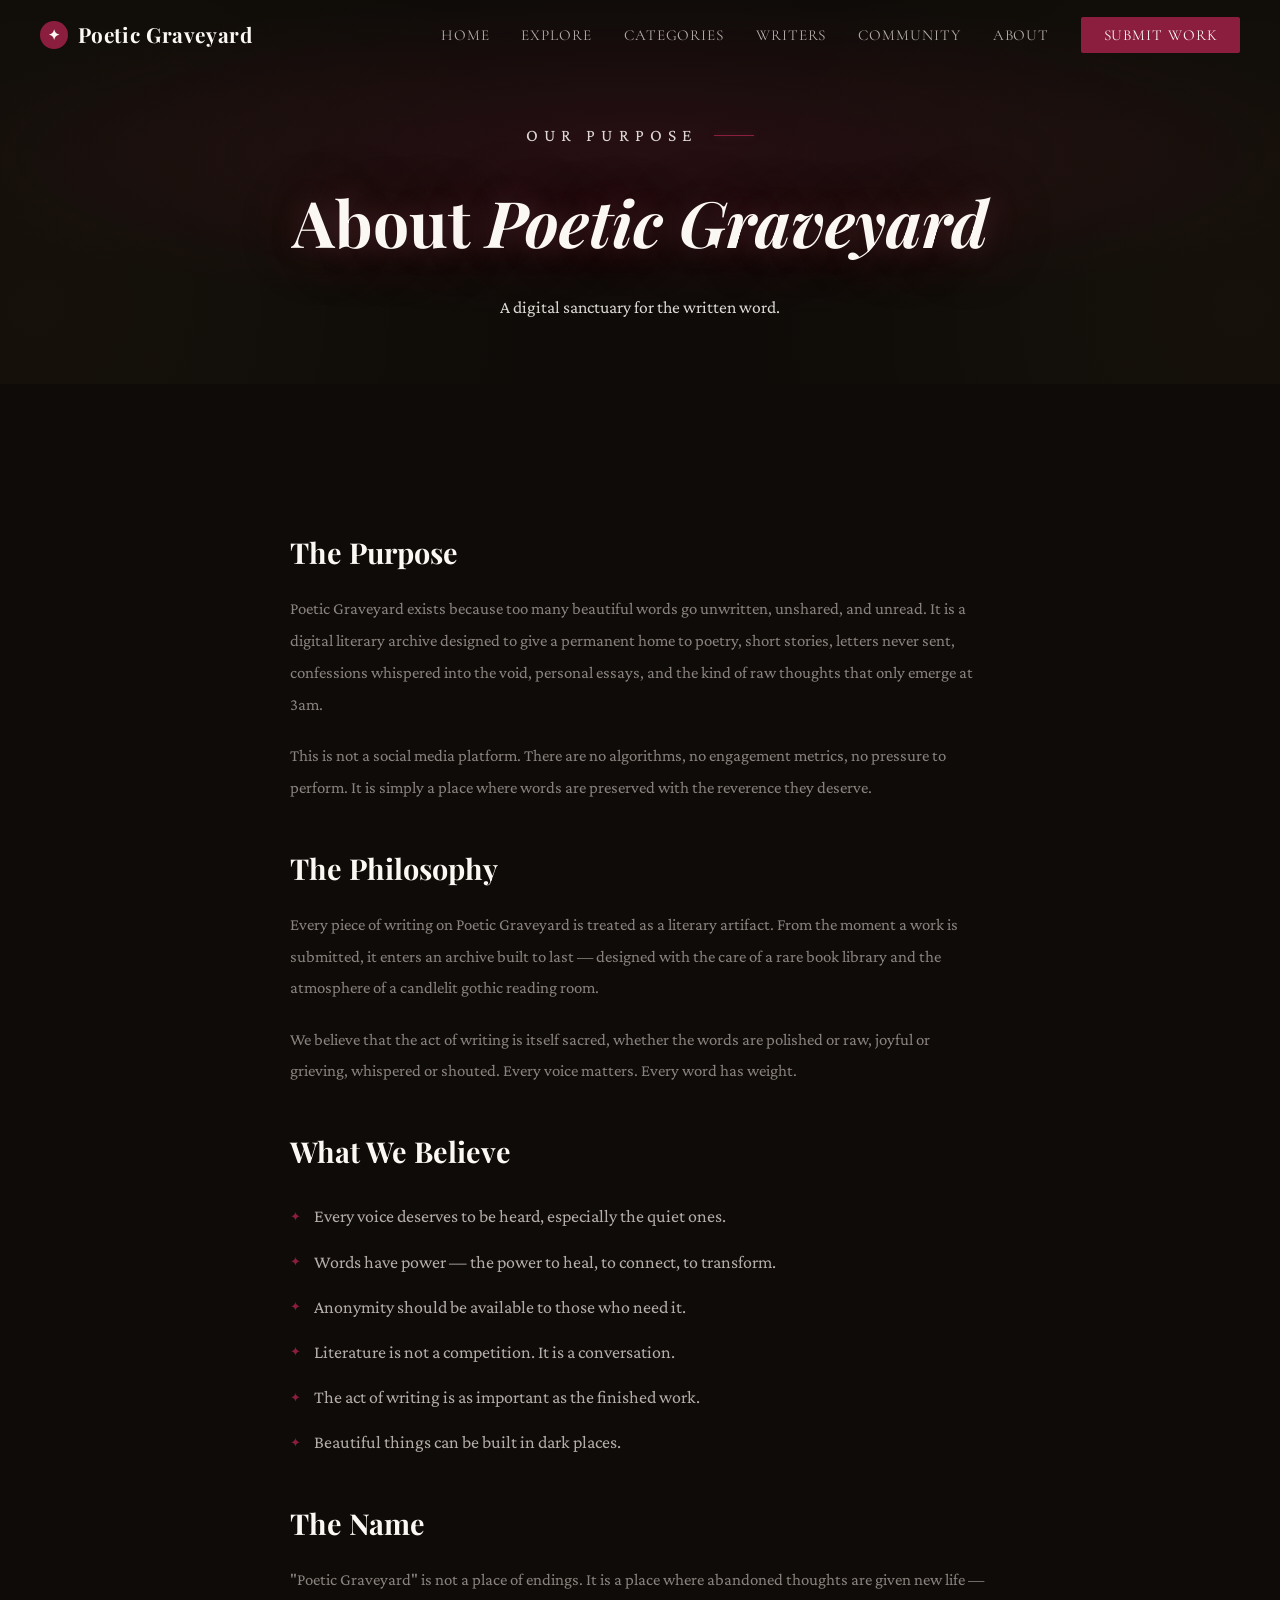
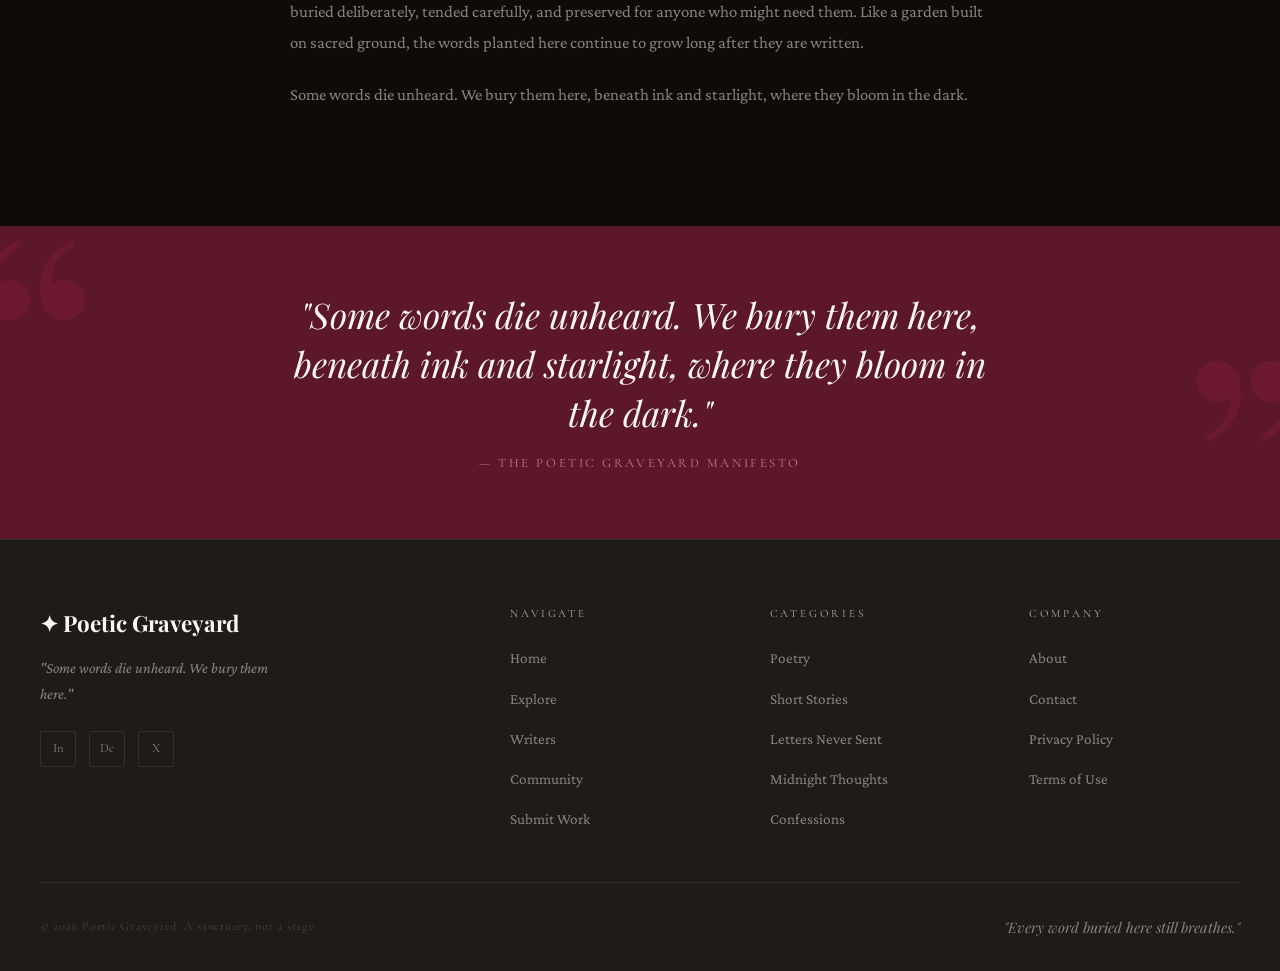
==== about.html @ 5b6a04a4 "Add files via upload" ====
<!DOCTYPE html>
<html lang="en">
<head>
  <meta charset="UTF-8">
  <meta name="viewport" content="width=device-width, initial-scale=1.0">
  <title>About — Poetic Graveyard</title>
  <link rel="preconnect" href="https://fonts.googleapis.com">
  <link rel="preconnect" href="https://fonts.gstatic.com" crossorigin>
  <link href="https://fonts.googleapis.com/css2?family=Cormorant+Garamond:ital,wght@0,300;0,400;0,500;0,600;1,300;1,400;1,500&family=Playfair+Display:ital,wght@0,400;0,500;0,700;1,400;1,700&family=Crimson+Pro:ital,wght@0,300;0,400;1,300;1,400&display=swap" rel="stylesheet">
  <link rel="stylesheet" href="styles.css">
</head>
<body>
<nav id="navbar">
  <a href="index.html" class="nav-logo"><span class="logo-icon">✦</span> Poetic Graveyard</a>
  <ul class="nav-links">
    <li><a href="index.html">Home</a></li>
    <li><a href="explore.html">Explore</a></li>
    <li><a href="categories.html">Categories</a></li>
    <li><a href="writers.html">Writers</a></li>
    <li><a href="community.html">Community</a></li>
    <li><a href="about.html">About</a></li>
    <li><a href="submit.html" class="nav-cta">Submit Work</a></li>
  </ul>
  <button class="hamburger" id="hamburger" aria-label="Open menu"><span></span><span></span><span></span></button>
</nav>
<div class="mobile-menu" id="mobileMenu">
  <a href="index.html" onclick="closeMobile()">Home</a>
  <a href="explore.html" onclick="closeMobile()">Explore</a>
  <a href="categories.html" onclick="closeMobile()">Categories</a>
  <a href="writers.html" onclick="closeMobile()">Writers</a>
  <a href="community.html" onclick="closeMobile()">Community</a>
  <a href="about.html" onclick="closeMobile()">About</a>
  <a href="submit.html" onclick="closeMobile()">Submit Work</a>
</div>

<div class="page-header">
  <div class="page-header-bg"></div>
  <div class="page-header-content">
    <p class="section-label" style="justify-content:center;">Our Purpose</p>
    <h1>About <em>Poetic Graveyard</em></h1>
    <p>A digital sanctuary for the written word.</p>
  </div>
</div>

<section class="about-section">
  <div class="container">
    <div class="about-content reveal">
      <h2>The Purpose</h2>
      <p>Poetic Graveyard exists because too many beautiful words go unwritten, unshared, and unread. It is a digital literary archive designed to give a permanent home to poetry, short stories, letters never sent, confessions whispered into the void, personal essays, and the kind of raw thoughts that only emerge at 3am.</p>
      <p>This is not a social media platform. There are no algorithms, no engagement metrics, no pressure to perform. It is simply a place where words are preserved with the reverence they deserve.</p>

      <h2>The Philosophy</h2>
      <p>Every piece of writing on Poetic Graveyard is treated as a literary artifact. From the moment a work is submitted, it enters an archive built to last — designed with the care of a rare book library and the atmosphere of a candlelit gothic reading room.</p>
      <p>We believe that the act of writing is itself sacred, whether the words are polished or raw, joyful or grieving, whispered or shouted. Every voice matters. Every word has weight.</p>

      <h2>What We Believe</h2>
      <ul class="about-values">
        <li>Every voice deserves to be heard, especially the quiet ones.</li>
        <li>Words have power — the power to heal, to connect, to transform.</li>
        <li>Anonymity should be available to those who need it.</li>
        <li>Literature is not a competition. It is a conversation.</li>
        <li>The act of writing is as important as the finished work.</li>
        <li>Beautiful things can be built in dark places.</li>
      </ul>

      <h2>The Name</h2>
      <p>"Poetic Graveyard" is not a place of endings. It is a place where abandoned thoughts are given new life — buried deliberately, tended carefully, and preserved for anyone who might need them. Like a garden built on sacred ground, the words planted here continue to grow long after they are written.</p>
      <p>Some words die unheard. We bury them here, beneath ink and starlight, where they bloom in the dark.</p>
    </div>
  </div>
</section>

<div class="quote-band">
  <p class="quote-text">"Some words die unheard. We bury them here, beneath ink and starlight, where they bloom in the dark."</p>
  <p class="quote-attr">— The Poetic Graveyard Manifesto</p>
</div>

<footer>
  <div class="footer-grid">
    <div class="footer-brand">
      <div class="footer-logo">✦ Poetic Graveyard</div>
      <p class="footer-tagline">"Some words die unheard. We bury them here."</p>
      <div class="social-links"><a href="#" class="social-link">In</a><a href="#" class="social-link">Dc</a><a href="#" class="social-link">X</a></div>
    </div>
    <div><div class="footer-col-title">Navigate</div><ul class="footer-links"><li><a href="index.html">Home</a></li><li><a href="explore.html">Explore</a></li><li><a href="writers.html">Writers</a></li><li><a href="community.html">Community</a></li><li><a href="submit.html">Submit Work</a></li></ul></div>
    <div><div class="footer-col-title">Categories</div><ul class="footer-links"><li><a href="categories.html">Poetry</a></li><li><a href="categories.html">Short Stories</a></li><li><a href="categories.html">Letters Never Sent</a></li><li><a href="categories.html">Midnight Thoughts</a></li><li><a href="categories.html">Confessions</a></li></ul></div>
    <div><div class="footer-col-title">Company</div><ul class="footer-links"><li><a href="about.html">About</a></li><li><a href="submit.html">Contact</a></li><li><a href="#">Privacy Policy</a></li><li><a href="#">Terms of Use</a></li></ul></div>
  </div>
  <div class="footer-bottom">
    <div class="footer-bottom-left">© 2026 Poetic Graveyard. A sanctuary, not a stage.</div>
    <div class="footer-epitaph">"Every word buried here still breathes."</div>
  </div>
</footer>
<div class="toast" id="toast"></div>
<script src="script.js"></script>
</body>
</html>
---- styles.css ----
/* ============================================================
   POETIC GRAVEYARD — Production Stylesheet
   Dark Academia Literary Archive | Burgundy Accents
   ============================================================ */

/* ── 1. CSS Variables ── */
:root {
  --black: #0e0b08;
  --charcoal: #1f1b18;
  --charcoal-mid: #2a2421;
  --charcoal-light: #362f2b;
  --smoke: #4a423e;
  --ash: #8a827e;
  --dust: #b5ada9;
  --mist: #ddd8d3;
  --parchment: #F7F1EA;
  --cream: #FBF7F2;
  --burgundy: #8B1E3F;
  --burgundy-dark: #5C1828;
  --burgundy-light: #A83D55;
  --wine: #943045;
  --crimson: #C4677A;
  --rose-muted: #D4778A;
  --gold: #D4B07A;
  --gold-light: #E6D3A3;
  --serif: 'Cormorant Garamond', 'Georgia', serif;
  --display: 'Playfair Display', 'Georgia', serif;
  --body: 'Crimson Pro', 'Georgia', serif;
}

/* ── 2. Reset ── */
*, *::before, *::after { box-sizing: border-box; margin: 0; padding: 0; }
html { scroll-behavior: smooth; }
body {
  background: var(--black);
  color: var(--parchment);
  font-family: var(--body);
  font-size: 18px;
  line-height: 1.7;
  overflow-x: hidden;
  cursor: default;
}
::selection { background: var(--burgundy); color: var(--cream); }
::-webkit-scrollbar { width: 6px; }
::-webkit-scrollbar-track { background: var(--charcoal); }
::-webkit-scrollbar-thumb { background: var(--burgundy); border-radius: 3px; }

/* ── 3. Navigation ── */
nav {
  position: fixed; top: 0; left: 0; right: 0; z-index: 100;
  padding: 0 2.5rem; height: 70px;
  display: flex; align-items: center; justify-content: space-between;
  transition: background 0.4s, backdrop-filter 0.4s, border-color 0.4s;
  border-bottom: 1px solid transparent;
}
nav.scrolled {
  background: rgba(10, 8, 6, 0.92);
  backdrop-filter: blur(18px);
  border-color: rgba(139, 30, 63, 0.4);
}
.nav-logo {
  font-family: var(--display); font-size: 1.3rem; font-weight: 700;
  letter-spacing: 0.03em; color: var(--cream); text-decoration: none;
  display: flex; align-items: center; gap: 0.6rem;
}
.nav-logo .logo-icon {
  width: 28px; height: 28px; background: var(--burgundy); border-radius: 50%;
  display: flex; align-items: center; justify-content: center; font-size: 0.9rem; flex-shrink: 0;
}
.nav-links { display: flex; align-items: center; gap: 2rem; list-style: none; }
.nav-links a {
  font-family: var(--serif); font-size: 0.95rem; letter-spacing: 0.06em;
  color: var(--dust); text-decoration: none; text-transform: uppercase;
  transition: color 0.3s; position: relative;
}
.nav-links a::after {
  content: ''; position: absolute; bottom: -3px; left: 0; right: 0; height: 1px;
  background: var(--burgundy-light); transform: scaleX(0); transform-origin: left; transition: transform 0.3s;
}
.nav-links a:hover, .nav-links a.active { color: var(--cream); }
.nav-links a:hover::after, .nav-links a.active::after { transform: scaleX(1); }
.nav-cta {
  font-family: var(--serif); font-size: 0.85rem; letter-spacing: 0.1em; text-transform: uppercase;
  padding: 0.55rem 1.4rem; background: var(--burgundy); color: var(--cream) !important;
  border-radius: 2px; text-decoration: none; transition: background 0.3s, transform 0.2s;
}
.nav-cta:hover { background: var(--burgundy-light) !important; transform: translateY(-1px); }
.nav-cta::after { display: none !important; }
.hamburger { display: none; flex-direction: column; gap: 5px; background: none; border: none; cursor: pointer; padding: 4px; }
.hamburger span { display: block; width: 24px; height: 1.5px; background: var(--parchment); transition: transform 0.3s, opacity 0.3s; }

/* ── 4. Hero Section ── */
.hero {
  position: relative; min-height: 100vh; display: flex; align-items: center;
  justify-content: center; text-align: center; overflow: hidden; padding: 100px 2rem 60px;
}
.hero-bg {
  position: absolute; inset: 0;
  background: radial-gradient(ellipse 80% 60% at 50% 40%, rgba(139, 30, 63, 0.32) 0%, transparent 70%),
              radial-gradient(ellipse 60% 50% at 50% 50%, rgba(139, 30, 63, 0.14) 0%, transparent 60%),
              radial-gradient(ellipse 40% 40% at 80% 20%, rgba(230, 211, 163, 0.10) 0%, transparent 60%),
              radial-gradient(circle at 3% 80%, rgba(255, 200, 80, 0.05) 0%, transparent 40%),
              radial-gradient(circle at 97% 80%, rgba(255, 200, 80, 0.05) 0%, transparent 40%),
              var(--black);
}
.hero-texture {
  position: absolute; inset: 0;
  background-image:
    repeating-linear-gradient(0deg, transparent, transparent 60px, rgba(139, 30, 63, 0.04) 60px, rgba(139, 30, 63, 0.04) 61px),
    repeating-linear-gradient(90deg, transparent, transparent 80px, rgba(139, 30, 63, 0.03) 80px, rgba(139, 30, 63, 0.03) 81px);
  pointer-events: none;
}
#particle-canvas { position: absolute; inset: 0; pointer-events: none; }
.hero-content { position: relative; z-index: 2; max-width: 860px; }
.hero-eyebrow {
  font-family: var(--serif); font-size: 0.8rem; letter-spacing: 0.3em;
  text-transform: uppercase; color: var(--rose-muted); margin-bottom: 1.5rem;
  opacity: 0; animation: fadeUp 1s 0.3s forwards;
}
.hero-title {
  font-family: var(--display); font-size: clamp(3.5rem, 9vw, 7.5rem);
  font-weight: 700; line-height: 1.0; letter-spacing: -0.01em;
  color: var(--cream); margin-bottom: 1.2rem;
  opacity: 0; animation: fadeUp 1.1s 0.5s forwards, titleBreathe 6s ease-in-out 2s infinite;
}
.hero-title em { font-style: italic; color: var(--rose-muted); }
.hero-divider {
  display: flex; align-items: center; justify-content: center; gap: 1rem;
  margin: 1.5rem auto; opacity: 0; animation: fadeUp 1s 0.7s forwards;
}
.hero-divider span {
  display: block; width: 60px; height: 1px;
  background: linear-gradient(to right, transparent, var(--burgundy));
  box-shadow: 0 0 8px rgba(196, 103, 122, 0.35);
}
.hero-divider span:last-child {
  background: linear-gradient(to left, transparent, var(--burgundy));
  box-shadow: 0 0 8px rgba(196, 103, 122, 0.35);
}
.hero-divider svg { color: var(--burgundy); }
.hero-subtitle {
  font-family: var(--display); font-size: clamp(1.1rem, 2.5vw, 1.5rem);
  font-style: italic; font-weight: 400; color: var(--mist);
  margin-bottom: 1rem; opacity: 0; animation: fadeUp 1s 0.9s forwards;
}
.hero-desc {
  font-family: var(--body); font-size: clamp(1rem, 2vw, 1.15rem);
  color: var(--ash); max-width: 520px; margin: 0 auto 2.5rem;
  opacity: 0; animation: fadeUp 1s 1.1s forwards;
}
.hero-buttons {
  display: flex; gap: 1.2rem; justify-content: center; flex-wrap: wrap;
  opacity: 0; animation: fadeUp 1s 1.3s forwards;
}

/* ── 5. Buttons ── */
.btn-primary {
  font-family: var(--serif); font-size: 0.9rem; letter-spacing: 0.12em; text-transform: uppercase;
  padding: 0.9rem 2.2rem; background: var(--burgundy); color: var(--cream);
  border: 1px solid var(--burgundy); border-radius: 2px; text-decoration: none; cursor: pointer;
  transition: all 0.3s; display: inline-flex; align-items: center; gap: 0.5rem;
  box-shadow: 0 4px 24px rgba(139, 30, 63, 0.4);
}
.btn-primary:hover {
  background: var(--burgundy-light); border-color: var(--burgundy-light);
  transform: translateY(-2px); box-shadow: 0 8px 40px rgba(139, 30, 63, 0.6);
}
.btn-ghost {
  font-family: var(--serif); font-size: 0.9rem; letter-spacing: 0.12em; text-transform: uppercase;
  padding: 0.9rem 2.2rem; background: transparent; color: var(--parchment);
  border: 1px solid var(--dust); border-radius: 2px; text-decoration: none; cursor: pointer;
  transition: all 0.3s;
}
.btn-ghost:hover {
  border-color: var(--cream); color: var(--cream); transform: translateY(-2px);
  background: rgba(139, 30, 63, 0.12);
}

/* ── 6. Hero Scroll ── */
.hero-scroll {
  position: absolute; bottom: 2rem; left: 50%; transform: translateX(-50%);
  display: flex; flex-direction: column; align-items: center; gap: 0.5rem;
  opacity: 0; animation: fadeIn 1s 2s forwards;
}
.hero-scroll span { font-family: var(--serif); font-size: 0.7rem; letter-spacing: 0.2em; text-transform: uppercase; color: var(--ash); }
.scroll-line { width: 1px; height: 40px; background: linear-gradient(to bottom, var(--burgundy), transparent); animation: scrollPulse 2s infinite; }

/* ── 7. Page Header (sub-pages) ── */
.page-header {
  position: relative; min-height: 40vh; display: flex; align-items: center;
  justify-content: center; text-align: center; overflow: hidden; padding: 120px 2rem 60px;
}
.page-header-bg {
  position: absolute; inset: 0;
  background: radial-gradient(ellipse 80% 60% at 50% 40%, rgba(139, 30, 63, 0.2) 0%, transparent 70%),
              radial-gradient(circle at 3% 80%, rgba(255, 200, 80, 0.03) 0%, transparent 40%),
              radial-gradient(circle at 97% 80%, rgba(255, 200, 80, 0.03) 0%, transparent 40%),
              var(--black);
}
.page-header-content { position: relative; z-index: 2; max-width: 700px; }
.page-header-content h1 {
  font-family: var(--display); font-size: clamp(2.5rem, 6vw, 4rem);
  font-weight: 700; color: var(--cream); margin-bottom: 1rem;
  text-shadow: 0 0 30px rgba(212, 119, 138, 0.25), 0 0 80px rgba(139, 30, 63, 0.3);
}
.page-header-content p { font-family: var(--body); font-size: 1.1rem; color: var(--mist); line-height: 1.8; }

/* ── 8. Section Base ── */
section { padding: 6rem 2rem; }
.container { max-width: 1200px; margin: 0 auto; }
.section-label {
  font-family: var(--serif); font-size: 0.75rem; letter-spacing: 0.35em;
  text-transform: uppercase; color: var(--rose-muted); margin-bottom: 1rem;
  display: flex; align-items: center; gap: 1rem;
}
.section-label::after {
  content: ''; display: block; width: 40px; height: 1px;
  background: var(--burgundy); box-shadow: 0 0 8px rgba(196, 103, 122, 0.35);
}
.section-title {
  font-family: var(--display); font-size: clamp(2rem, 5vw, 3.2rem);
  font-weight: 500; line-height: 1.15; color: var(--cream); margin-bottom: 1rem;
}
.section-title em { font-style: italic; color: var(--rose-muted); }
.section-subtitle { font-family: var(--body); font-size: 1.05rem; color: var(--ash); max-width: 520px; line-height: 1.8; }

/* ── 9. Categories ── */
.categories-section { background: var(--charcoal); }
.categories-grid {
  display: grid; grid-template-columns: repeat(auto-fit, minmax(280px, 1fr));
  gap: 1.5px; margin-top: 3.5rem; border: 1.5px solid var(--charcoal-light);
  overflow: hidden; border-radius: 4px;
}
.cat-card {
  background: var(--charcoal-mid); padding: 2.2rem 2rem; cursor: pointer;
  transition: background 0.3s, transform 0.3s; position: relative; overflow: hidden;
  text-decoration: none; display: block;
}
.cat-card::before {
  content: ''; position: absolute; top: 0; left: 0; width: 3px; height: 100%;
  background: var(--burgundy); transform: scaleY(0); transform-origin: bottom;
  transition: transform 0.4s cubic-bezier(0.4, 0, 0.2, 1);
}
.cat-card:hover { background: var(--charcoal-light); }
.cat-card:hover::before { transform: scaleY(1); }
.cat-card:hover .cat-icon { transform: scale(1.15) rotate(-5deg); }
.cat-icon { font-size: 1.8rem; margin-bottom: 1rem; display: block; transition: transform 0.4s cubic-bezier(0.34, 1.56, 0.64, 1); }
.cat-title { font-family: var(--display); font-size: 1.2rem; font-weight: 500; color: var(--cream); margin-bottom: 0.5rem; }
.cat-desc { font-family: var(--body); font-size: 0.95rem; color: var(--ash); line-height: 1.6; margin-bottom: 1rem; }
.cat-count { font-family: var(--serif); font-size: 0.75rem; letter-spacing: 0.15em; text-transform: uppercase; color: var(--rose-muted); }

/* ── 10. Featured Works ── */
.featured-section { background: var(--black); }
.section-header { display: flex; justify-content: space-between; align-items: flex-end; flex-wrap: wrap; gap: 1.5rem; margin-bottom: 3rem; }
.view-all {
  font-family: var(--serif); font-size: 0.85rem; letter-spacing: 0.12em; text-transform: uppercase;
  color: var(--rose-muted); text-decoration: none; display: flex; align-items: center; gap: 0.5rem;
  transition: color 0.3s, gap 0.3s; white-space: nowrap;
}
.view-all:hover { color: var(--crimson); gap: 0.8rem; }
.masonry-grid { columns: 3; column-gap: 1.5rem; }
.work-card {
  break-inside: avoid; background: var(--charcoal); border: 1px solid var(--charcoal-light);
  border-radius: 3px; padding: 1.8rem; margin-bottom: 1.5rem;
  transition: border-color 0.3s, transform 0.3s, box-shadow 0.3s; cursor: pointer;
  position: relative; overflow: hidden;
}
.work-card::after {
  content: ''; position: absolute; inset: 0;
  background: linear-gradient(135deg, rgba(139, 30, 63, 0.12), transparent 60%);
  opacity: 0; transition: opacity 0.4s;
}
.work-card:hover {
  border-color: rgba(139, 30, 63, 0.55); transform: translateY(-4px);
  box-shadow: 0 12px 40px rgba(0, 0, 0, 0.45), 0 0 30px rgba(139, 30, 63, 0.08);
}
.work-card:hover::after { opacity: 1; }
.work-card-cat { font-family: var(--serif); font-size: 0.7rem; letter-spacing: 0.2em; text-transform: uppercase; color: var(--rose-muted); margin-bottom: 0.8rem; }
.work-card-title { font-family: var(--display); font-size: 1.25rem; font-weight: 500; color: var(--cream); line-height: 1.3; margin-bottom: 0.6rem; }
.work-card-excerpt { font-family: var(--body); font-size: 0.98rem; color: var(--ash); line-height: 1.75; font-style: italic; margin-bottom: 1.2rem; position: relative; z-index: 1; }
.work-card-excerpt::before { content: '\201C'; font-size: 3rem; color: var(--burgundy); opacity: 0.4; position: absolute; top: -0.8rem; left: -0.5rem; font-family: var(--display); line-height: 1; }
.work-card-footer { display: flex; align-items: center; justify-content: space-between; padding-top: 1rem; border-top: 1px solid var(--charcoal-light); position: relative; z-index: 1; }
.work-author { display: flex; align-items: center; gap: 0.6rem; }
.work-avatar { width: 28px; height: 28px; border-radius: 50%; background: var(--burgundy-dark); display: flex; align-items: center; justify-content: center; font-family: var(--serif); font-size: 0.7rem; color: var(--rose-muted); flex-shrink: 0; }
.work-author-name { font-family: var(--serif); font-size: 0.85rem; color: var(--dust); }
.work-meta { display: flex; align-items: center; gap: 1rem; }
.work-time { font-family: var(--serif); font-size: 0.75rem; color: var(--smoke); letter-spacing: 0.05em; }
.work-actions { display: flex; gap: 0.6rem; }
.action-btn { background: none; border: none; cursor: pointer; color: var(--smoke); font-size: 0.8rem; display: flex; align-items: center; gap: 0.3rem; transition: color 0.3s; font-family: var(--serif); padding: 0.2rem; }
.action-btn:hover { color: var(--rose-muted); }
.action-btn.liked { color: var(--crimson); }
.action-btn svg { width: 14px; height: 14px; }

/* ── 11. Featured Writers ── */
.writers-section { background: var(--charcoal); position: relative; overflow: hidden; }
.writers-section::before { content: ''; position: absolute; top: -100px; right: -100px; width: 500px; height: 500px; border-radius: 50%; background: radial-gradient(circle, rgba(139, 30, 63, 0.12), transparent 70%); pointer-events: none; }
.writers-grid { display: grid; grid-template-columns: repeat(auto-fit, minmax(220px, 1fr)); gap: 1.5rem; margin-top: 3.5rem; }
.writer-card { background: var(--charcoal-mid); border: 1px solid var(--charcoal-light); border-radius: 3px; padding: 2rem 1.5rem; text-align: center; transition: all 0.35s; cursor: pointer; position: relative; overflow: hidden; }
.writer-card::before { content: ''; position: absolute; bottom: 0; left: 0; right: 0; height: 2px; background: linear-gradient(to right, transparent, var(--burgundy), transparent); transform: scaleX(0); transition: transform 0.4s; }
.writer-card:hover { border-color: rgba(139, 30, 63, 0.5); transform: translateY(-5px); box-shadow: 0 15px 40px rgba(0, 0, 0, 0.35), 0 0 25px rgba(139, 30, 63, 0.08); }
.writer-card:hover::before { transform: scaleX(1); }
.writer-avatar { width: 70px; height: 70px; border-radius: 50%; margin: 0 auto 1.2rem; border: 2px solid var(--burgundy-dark); background: var(--charcoal-light); display: flex; align-items: center; justify-content: center; font-family: var(--display); font-size: 1.5rem; color: var(--rose-muted); transition: border-color 0.3s; }
.writer-card:hover .writer-avatar { border-color: var(--burgundy-light); }
.writer-name { font-family: var(--display); font-size: 1.1rem; font-weight: 500; color: var(--cream); margin-bottom: 0.3rem; }
.writer-handle { font-family: var(--serif); font-size: 0.8rem; color: var(--rose-muted); letter-spacing: 0.05em; margin-bottom: 0.8rem; }
.writer-bio { font-family: var(--body); font-size: 0.88rem; color: var(--ash); line-height: 1.65; margin-bottom: 1.2rem; font-style: italic; }
.writer-stats { display: flex; justify-content: center; gap: 1.5rem; padding-top: 1rem; border-top: 1px solid var(--charcoal-light); }
.writer-stat { text-align: center; }
.writer-stat-num { font-family: var(--display); font-size: 1.1rem; color: var(--cream); display: block; }
.writer-stat-label { font-family: var(--serif); font-size: 0.65rem; letter-spacing: 0.12em; text-transform: uppercase; color: var(--smoke); }
.follow-btn { margin-top: 1rem; width: 100%; padding: 0.55rem 1rem; background: transparent; border: 1px solid var(--smoke); border-radius: 2px; color: var(--dust); font-family: var(--serif); font-size: 0.75rem; letter-spacing: 0.12em; text-transform: uppercase; cursor: pointer; transition: all 0.3s; }
.follow-btn:hover { background: var(--burgundy); border-color: var(--burgundy); color: var(--cream); }
.follow-btn.following { background: var(--burgundy-dark); border-color: var(--burgundy); color: var(--rose-muted); }

/* ── 12. Search ── */
.search-section { background: var(--charcoal); padding: 4rem 2rem; }
.search-bar { max-width: 700px; margin: 2.5rem auto 0; position: relative; }
.search-input { width: 100%; padding: 1.1rem 1.5rem 1.1rem 3.5rem; background: var(--charcoal-mid); border: 1px solid var(--charcoal-light); border-radius: 3px; color: var(--parchment); font-family: var(--body); font-size: 1.05rem; outline: none; transition: border-color 0.3s, box-shadow 0.3s; }
.search-input:focus { border-color: var(--burgundy); box-shadow: 0 0 0 3px rgba(139, 30, 63, 0.2); }
.search-input::placeholder { color: var(--smoke); }
.search-icon { position: absolute; left: 1.1rem; top: 50%; transform: translateY(-50%); color: var(--ash); pointer-events: none; }
.search-filters { display: flex; gap: 0.6rem; flex-wrap: wrap; margin-top: 1rem; justify-content: center; }
.filter-pill { padding: 0.35rem 1rem; background: transparent; border: 1px solid var(--charcoal-light); border-radius: 100px; color: var(--ash); font-family: var(--serif); font-size: 0.78rem; letter-spacing: 0.08em; cursor: pointer; transition: all 0.3s; text-transform: uppercase; }
.filter-pill:hover, .filter-pill.active { background: var(--burgundy-dark); border-color: var(--burgundy); color: var(--rose-muted); }
.search-suggestions { display: none; position: absolute; top: calc(100% + 4px); left: 0; right: 0; background: var(--charcoal-mid); border: 1px solid var(--charcoal-light); border-radius: 3px; z-index: 50; overflow: hidden; }
.search-suggestions.visible { display: block; }
.suggestion-item { padding: 0.8rem 1.2rem; display: flex; align-items: center; gap: 0.8rem; cursor: pointer; transition: background 0.2s; border-bottom: 1px solid var(--charcoal-light); }
.suggestion-item:last-child { border-bottom: none; }
.suggestion-item:hover { background: var(--charcoal-light); }
.suggestion-type { font-family: var(--serif); font-size: 0.65rem; letter-spacing: 0.15em; text-transform: uppercase; color: var(--rose-muted); min-width: 50px; }
.suggestion-text { font-family: var(--body); font-size: 0.95rem; color: var(--dust); }

/* ── 13. Submit Section ── */
.submit-section { background: var(--black); }
.submit-grid { display: grid; grid-template-columns: 1fr 1fr; gap: 5rem; margin-top: 3.5rem; align-items: start; }
.submit-left h3 { font-family: var(--display); font-size: 1.6rem; font-style: italic; color: var(--cream); margin-bottom: 1rem; }
.submit-left p { font-family: var(--body); color: var(--ash); line-height: 1.8; margin-bottom: 1.5rem; }
.submit-features { list-style: none; display: flex; flex-direction: column; gap: 0.8rem; }
.submit-features li { display: flex; align-items: center; gap: 0.8rem; font-family: var(--body); font-size: 0.95rem; color: var(--dust); }
.submit-features li::before { content: ''; width: 6px; height: 6px; background: var(--burgundy); border-radius: 50%; flex-shrink: 0; }
.form-group { margin-bottom: 1.4rem; }
label { display: block; font-family: var(--serif); font-size: 0.75rem; letter-spacing: 0.15em; text-transform: uppercase; color: var(--ash); margin-bottom: 0.5rem; }
input[type="text"], input[type="email"], select, textarea {
  width: 100%; padding: 0.85rem 1rem; background: var(--charcoal); border: 1px solid var(--charcoal-light);
  border-radius: 2px; color: var(--parchment); font-family: var(--body); font-size: 1rem; outline: none;
  transition: border-color 0.3s; appearance: none;
}
input[type="text"]:focus, input[type="email"]:focus, select:focus, textarea:focus { border-color: var(--burgundy); }
textarea { resize: vertical; min-height: 160px; line-height: 1.7; }
select option { background: var(--charcoal-mid); }
.tags-input { display: flex; flex-wrap: wrap; gap: 0.4rem; padding: 0.65rem 0.85rem; background: var(--charcoal); border: 1px solid var(--charcoal-light); border-radius: 2px; min-height: 48px; cursor: text; transition: border-color 0.3s; }
.tags-input:focus-within { border-color: var(--burgundy); }
.tag { display: inline-flex; align-items: center; gap: 0.4rem; padding: 0.2rem 0.65rem; background: var(--burgundy-dark); border-radius: 2px; font-family: var(--serif); font-size: 0.78rem; color: var(--rose-muted); letter-spacing: 0.06em; }
.tag button { background: none; border: none; color: var(--rose-muted); cursor: pointer; line-height: 1; padding: 0; font-size: 0.9rem; opacity: 0.7; transition: opacity 0.2s; }
.tag button:hover { opacity: 1; }
.tags-input input { border: none; background: none; color: var(--parchment); font-family: var(--body); font-size: 0.95rem; outline: none; flex: 1; min-width: 80px; padding: 0.1rem 0; }
.form-actions { display: flex; gap: 1rem; flex-wrap: wrap; margin-top: 0.5rem; }
.btn-draft { padding: 0.85rem 1.8rem; background: transparent; border: 1px solid var(--smoke); border-radius: 2px; color: var(--dust); font-family: var(--serif); font-size: 0.85rem; letter-spacing: 0.1em; text-transform: uppercase; cursor: pointer; transition: all 0.3s; }
.btn-draft:hover { border-color: var(--dust); color: var(--cream); }
.btn-publish { padding: 0.85rem 2.2rem; background: var(--burgundy); border: 1px solid var(--burgundy); border-radius: 2px; color: var(--cream); font-family: var(--serif); font-size: 0.85rem; letter-spacing: 0.1em; text-transform: uppercase; cursor: pointer; transition: all 0.3s; flex: 1; }
.btn-publish:hover { background: var(--burgundy-light); border-color: var(--burgundy-light); transform: translateY(-1px); box-shadow: 0 6px 20px rgba(139, 30, 63, 0.5); }

/* ── 14. Submit Contact ── */
.submit-contact { text-align: center; padding: 5rem 2rem; background: var(--black); }
.submit-contact h2 { font-family: var(--display); font-size: clamp(2rem, 5vw, 3rem); color: var(--cream); margin-bottom: 1rem; }
.submit-contact h2 em { font-style: italic; color: var(--rose-muted); }
.submit-contact > p { font-family: var(--body); color: var(--ash); font-size: 1.1rem; line-height: 1.8; max-width: 500px; margin: 0 auto 2rem; }
.email-display {
  font-family: var(--serif); font-size: 1.2rem; color: var(--cream); letter-spacing: 0.05em;
  background: var(--charcoal-mid); border: 1px solid var(--charcoal-light);
  padding: 1.2rem 2rem; border-radius: 4px; display: inline-flex; align-items: center; gap: 1rem;
  margin-bottom: 2rem;
}
.email-display .email-icon { font-size: 1.3rem; }
.email-actions { display: flex; gap: 1rem; justify-content: center; flex-wrap: wrap; margin-top: 1.5rem; }
.btn-copy-email, .btn-mailto {
  font-family: var(--serif); font-size: 0.85rem; letter-spacing: 0.1em; text-transform: uppercase;
  padding: 0.8rem 1.8rem; border-radius: 2px; cursor: pointer; transition: all 0.3s; text-decoration: none;
  display: inline-flex; align-items: center; gap: 0.5rem;
}
.btn-copy-email { background: var(--burgundy); color: var(--cream); border: 1px solid var(--burgundy); }
.btn-copy-email:hover { background: var(--burgundy-light); border-color: var(--burgundy-light); transform: translateY(-2px); box-shadow: 0 6px 24px rgba(139, 30, 63, 0.4); }
.btn-mailto { background: transparent; color: var(--parchment); border: 1px solid var(--dust); }
.btn-mailto:hover { border-color: var(--cream); color: var(--cream); background: rgba(139, 30, 63, 0.1); }

/* ── 15. Community ── */
.community-section { background: var(--black); text-align: center; }
.community-inner { max-width: 700px; margin: 0 auto; }
.community-stats { display: flex; justify-content: center; gap: 4rem; flex-wrap: wrap; margin: 3rem 0; }
.community-stat { text-align: center; }
.community-stat-num { font-family: var(--display); font-size: 2.5rem; font-weight: 700; color: var(--cream); display: block; line-height: 1; }
.community-stat-label { font-family: var(--serif); font-size: 0.75rem; letter-spacing: 0.2em; text-transform: uppercase; color: var(--ash); margin-top: 0.4rem; display: block; }
.community-cta-group { display: flex; gap: 1rem; justify-content: center; flex-wrap: wrap; margin-top: 2rem; }

/* ── 16. Quote Band ── */
.quote-band { background: var(--burgundy-dark); padding: 4rem 2rem; text-align: center; position: relative; overflow: hidden; }
.quote-band::before, .quote-band::after {
  content: '\201C'; position: absolute; font-family: var(--display); font-size: 20rem;
  color: rgba(139, 30, 63, 0.32); line-height: 1; top: -3rem;
}
.quote-band::before { left: -2rem; }
.quote-band::after { content: '\201D'; right: -2rem; top: auto; bottom: -5rem; }
.quote-text { font-family: var(--display); font-size: clamp(1.4rem, 3.5vw, 2.2rem); font-style: italic; color: var(--cream); max-width: 700px; margin: 0 auto 1rem; position: relative; z-index: 1; line-height: 1.4; }
.quote-attr { font-family: var(--serif); font-size: 0.8rem; letter-spacing: 0.2em; text-transform: uppercase; color: var(--rose-muted); position: relative; z-index: 1; }

/* ── 17. About Page ── */
.about-section { background: var(--black); }
.about-content { max-width: 700px; margin: 3rem auto 0; }
.about-content h2 { font-family: var(--display); font-size: 1.8rem; color: var(--cream); margin: 2.5rem 0 1rem; }
.about-content p { font-family: var(--body); color: var(--ash); line-height: 1.9; margin-bottom: 1.2rem; font-size: 1.05rem; }
.about-values { list-style: none; margin: 1.5rem 0; }
.about-values li { display: flex; align-items: flex-start; gap: 0.8rem; font-family: var(--body); color: var(--dust); line-height: 1.8; margin-bottom: 0.8rem; }
.about-values li::before { content: '✦'; color: var(--burgundy); font-size: 0.8rem; margin-top: 0.35rem; flex-shrink: 0; }

/* ── 18. Empty State ── */
.empty-state { text-align: center; padding: 5rem 2rem; max-width: 520px; margin: 0 auto; }
.empty-state-icon { font-size: 3.5rem; margin-bottom: 1.5rem; opacity: 0.7; }
.empty-state h3 { font-family: var(--display); font-size: 1.5rem; color: var(--cream); margin-bottom: 1rem; line-height: 1.4; }
.empty-state p { font-family: var(--body); color: var(--ash); line-height: 1.8; margin-bottom: 2rem; }

/* ── 19. Footer ── */
footer { background: var(--charcoal); padding: 4rem 2rem 2rem; border-top: 1px solid var(--charcoal-light); }
.footer-grid { display: grid; grid-template-columns: 2fr 1fr 1fr 1fr; gap: 3rem; max-width: 1200px; margin: 0 auto 3rem; }
.footer-logo { font-family: var(--display); font-size: 1.4rem; font-weight: 700; color: var(--cream); margin-bottom: 0.8rem; }
.footer-tagline { font-family: var(--body); font-style: italic; color: var(--ash); font-size: 0.95rem; line-height: 1.7; margin-bottom: 1.5rem; max-width: 260px; }
.social-links { display: flex; gap: 0.8rem; flex-wrap: wrap; }
.social-link { width: 36px; height: 36px; border: 1px solid var(--charcoal-light); border-radius: 2px; display: flex; align-items: center; justify-content: center; color: var(--ash); text-decoration: none; font-size: 0.8rem; font-family: var(--serif); transition: all 0.3s; }
.social-link:hover { border-color: var(--burgundy); color: var(--rose-muted); background: var(--burgundy-dark); }
.footer-col-title { font-family: var(--serif); font-size: 0.7rem; letter-spacing: 0.25em; text-transform: uppercase; color: var(--dust); margin-bottom: 1.2rem; }
.footer-links { list-style: none; display: flex; flex-direction: column; gap: 0.6rem; }
.footer-links a { font-family: var(--body); font-size: 0.95rem; color: var(--ash); text-decoration: none; transition: color 0.3s; }
.footer-links a:hover { color: var(--cream); }
.footer-bottom { max-width: 1200px; margin: 0 auto; padding-top: 2rem; border-top: 1px solid var(--charcoal-light); display: flex; justify-content: space-between; align-items: center; flex-wrap: wrap; gap: 1rem; }
.footer-bottom-left { font-family: var(--serif); font-size: 0.78rem; color: var(--smoke); letter-spacing: 0.06em; }
.footer-epitaph { font-family: var(--display); font-style: italic; font-size: 0.9rem; color: var(--ash); text-align: right; }

/* ── 20. Toast ── */
.toast { position: fixed; bottom: 2rem; right: 2rem; background: var(--charcoal-mid); border: 1px solid var(--burgundy); border-radius: 3px; padding: 0.8rem 1.4rem; color: var(--parchment); font-family: var(--body); font-size: 0.9rem; z-index: 200; opacity: 0; transform: translateY(10px); transition: all 0.3s; pointer-events: none; }
.toast.show { opacity: 1; transform: translateY(0); }

/* ── 21. Mobile Menu ── */
.mobile-menu {
  position: fixed; top: 70px; left: 0; right: 0; bottom: 0;
  background: rgba(10, 8, 6, 0.97); z-index: 90;
  display: flex; flex-direction: column; align-items: center; justify-content: center; gap: 2rem;
  transform: translateX(100%);
  transition: transform 0.4s cubic-bezier(0.4, 0, 0.2, 1);
  overflow-y: auto;
}
.mobile-menu.open { transform: translateX(0); }
.mobile-menu a {
  font-family: var(--display); font-size: 2rem; font-weight: 400;
  color: var(--mist); text-decoration: none; transition: color 0.3s;
  letter-spacing: 0.03em;
}
.mobile-menu a:hover { color: var(--cream); }

/* Hamburger → X animation */
.hamburger.open span:nth-child(1) { transform: translateY(6.5px) rotate(45deg); }
.hamburger.open span:nth-child(2) { opacity: 0; transform: scaleX(0); }
.hamburger.open span:nth-child(3) { transform: translateY(-6.5px) rotate(-45deg); }

/* ── 22. Animations ── */
@keyframes fadeUp { from { opacity: 0; transform: translateY(20px); } to { opacity: 1; transform: translateY(0); } }
@keyframes fadeIn { from { opacity: 0; } to { opacity: 1; } }
@keyframes scrollPulse { 0%, 100% { opacity: 0.3; } 50% { opacity: 1; } }
@keyframes contentFloat { 0%, 100% { transform: translateY(0); } 50% { transform: translateY(-4px); } }
.reveal { opacity: 0; transform: translateY(28px); transition: opacity 0.8s cubic-bezier(0.4, 0, 0.2, 1), transform 0.8s cubic-bezier(0.4, 0, 0.2, 1); }
.reveal.visible { opacity: 1; transform: translateY(0); }

/* ── 23. Grain Overlay ── */
.hero-grain {
  position: absolute; inset: 0; pointer-events: none; z-index: 1; opacity: 0.045;
  background-image: url("data:image/svg+xml,%3Csvg viewBox='0 0 256 256' xmlns='http://www.w3.org/2000/svg'%3E%3Cfilter id='noise'%3E%3CfeTurbulence type='fractalNoise' baseFrequency='0.9' numOctaves='4' stitchTiles='stitch'/%3E%3C/filter%3E%3Crect width='100%25' height='100%25' filter='url(%23noise)' opacity='1'/%3E%3C/svg%3E");
  background-size: 200px 200px; animation: grainShift 0.5s steps(1) infinite;
}
@keyframes grainShift { 0% { background-position: 0 0; } 20% { background-position: -30px 15px; } 40% { background-position: 15px -20px; } 60% { background-position: -10px 30px; } 80% { background-position: 25px -10px; } 100% { background-position: 0 0; } }

/* ── 24. Vignette ── */
.hero-vignette { position: absolute; inset: 0; pointer-events: none; z-index: 3; background: radial-gradient(ellipse 90% 90% at 50% 50%, transparent 45%, rgba(5,3,2,0.4) 100%); }

/* ── 25. Moon ── */
.hero-moon-layer { position: absolute; top: 60px; right: 10%; width: 140px; height: 140px; z-index: 2; pointer-events: none; }
.moon-glow { position: absolute; inset: -55px; border-radius: 50%; background: radial-gradient(circle, rgba(230, 211, 163, 0.22) 0%, rgba(212, 176, 122, 0.09) 40%, transparent 70%); animation: moonPulse 6s ease-in-out infinite; }
.moon-body { position: absolute; inset: 0; border-radius: 50%; background: radial-gradient(circle at 38% 38%, #E6D3A3 0%, #D4B07A 40%, #B8965A 100%); box-shadow: 0 0 60px rgba(230, 211, 163, 0.4), 0 0 120px rgba(230, 211, 163, 0.15), inset -8px -8px 20px rgba(0,0,0,0.3); opacity: 0.92; }
.moon-cloud { position: absolute; border-radius: 80px; background: rgba(22, 17, 14, 0.72); filter: blur(6px); }
.moon-cloud-1 { width: 120px; height: 38px; top: 28px; left: -20px; animation: cloudDrift1 18s linear infinite; }
.moon-cloud-2 { width: 90px; height: 30px; top: 55px; left: 30px; opacity: 0.6; animation: cloudDrift2 24s linear infinite; }
@keyframes moonPulse { 0%,100% { opacity: 0.8; transform: scale(1); } 50% { opacity: 1; transform: scale(1.05); } }
@keyframes cloudDrift1 { 0% { transform: translateX(0); } 50% { transform: translateX(60px); } 100% { transform: translateX(0); } }
@keyframes cloudDrift2 { 0% { transform: translateX(20px); } 50% { transform: translateX(-30px); } 100% { transform: translateX(20px); } }

/* ── 26. Candles ── */
.candle { position: absolute; bottom: 60px; z-index: 2; pointer-events: none; }
.candle-left { left: 3%; }
.candle-right { right: 3%; }
.candle-body { width: 8px; height: 48px; background: linear-gradient(to bottom, #d4c8a8, #b0a070, #8a7a50); border-radius: 3px; margin: 0 auto; position: relative; box-shadow: 0 2px 8px rgba(0,0,0,0.5); }
.candle-flame { width: 10px; height: 18px; margin: 0 auto -2px; position: relative; border-radius: 50% 50% 30% 30%; background: radial-gradient(ellipse at 50% 70%, #fff8e0, #ffcc44 40%, #ff8800 80%, transparent); animation: flameDance 1.8s ease-in-out infinite; filter: blur(0.5px); }
.flame-inner { position: absolute; inset: 3px 3px 0; border-radius: 50% 50% 30% 30%; background: radial-gradient(ellipse at 50% 80%, #fff, #fff8c0 60%, transparent); opacity: 0.8; animation: flameDance 1.2s ease-in-out infinite reverse; }
.candle-glow { position: absolute; top: -30px; left: 50%; transform: translateX(-50%); width: 60px; height: 60px; border-radius: 50%; background: radial-gradient(circle, rgba(255,200,80,0.18) 0%, transparent 70%); animation: glowPulse 1.8s ease-in-out infinite; pointer-events: none; }
@keyframes flameDance { 0%,100% { transform: scaleX(1) scaleY(1) rotate(-1deg); } 25% { transform: scaleX(0.88) scaleY(1.08) rotate(2deg); } 50% { transform: scaleX(1.08) scaleY(0.94) rotate(-2deg); } 75% { transform: scaleX(0.94) scaleY(1.05) rotate(1deg); } }
@keyframes glowPulse { 0%,100% { opacity: 0.7; transform: translateX(-50%) scale(1); } 50% { opacity: 1; transform: translateX(-50%) scale(1.2); } }

/* ── 27. Fog Canvas ── */
#fog-canvas { position: absolute; bottom: 0; left: 0; right: 0; height: 35%; pointer-events: none; z-index: 2; }

/* ── 28. Quote Popup ── */
.quote-popup { position: absolute; top: 50%; left: 50%; transform: translate(-50%, -50%) scale(0.85); background: rgba(24, 18, 15, 0.97); border: 1px solid rgba(139, 30, 63, 0.5); border-radius: 4px; padding: 2.5rem; max-width: 420px; width: 90%; z-index: 20; text-align: center; opacity: 0; pointer-events: none; transition: opacity 0.4s, transform 0.4s; box-shadow: 0 20px 60px rgba(0,0,0,0.7), 0 0 50px rgba(139,30,63,0.2); }
.quote-popup.visible { opacity: 1; pointer-events: all; transform: translate(-50%, -50%) scale(1); }
.quote-popup-close { position: absolute; top: 1rem; right: 1rem; background: none; border: none; color: var(--ash); cursor: pointer; font-size: 0.9rem; transition: color 0.2s; line-height: 1; }
.quote-popup-close:hover { color: var(--cream); }
.quote-popup-icon { font-size: 2rem; margin-bottom: 1rem; }
.quote-popup-text { font-family: var(--display); font-size: 1.05rem; font-style: italic; color: var(--cream); line-height: 1.7; margin-bottom: 0.8rem; }
.quote-popup-attr { font-family: var(--serif); font-size: 0.78rem; letter-spacing: 0.12em; text-transform: uppercase; color: var(--rose-muted); }

/* ── 29. Title Glow ── */
.hero-title { text-shadow: 0 0 30px rgba(212, 119, 138, 0.35), 0 0 60px rgba(196, 103, 122, 0.4), 0 0 100px rgba(139, 30, 63, 0.5), 0 0 180px rgba(139, 30, 63, 0.2), 0 0 280px rgba(107, 30, 46, 0.08); }
@keyframes titleBreathe {
  0%, 100% { transform: scale(1); text-shadow: 0 0 30px rgba(212, 119, 138, 0.35), 0 0 60px rgba(196, 103, 122, 0.4), 0 0 100px rgba(139, 30, 63, 0.5), 0 0 180px rgba(139, 30, 63, 0.2), 0 0 280px rgba(107, 30, 46, 0.08); }
  50% { transform: scale(1.008); text-shadow: 0 0 40px rgba(212, 119, 138, 0.45), 0 0 80px rgba(196, 103, 122, 0.55), 0 0 130px rgba(139, 30, 63, 0.65), 0 0 220px rgba(139, 30, 63, 0.3), 0 0 340px rgba(107, 30, 46, 0.12); }
}
.hero-content { animation: contentFloat 8s ease-in-out 2s infinite; }

/* ── 30. Burgundy Fog Overlay ── */
.hero-fog-overlay { position: absolute; bottom: 0; left: 0; right: 0; height: 55%; background: linear-gradient(to top, rgba(139, 30, 63, 0.1) 0%, rgba(139, 30, 63, 0.04) 25%, transparent 55%); pointer-events: none; z-index: 1; }

/* ── 31. Responsive ── */
@media (max-width: 900px) { .masonry-grid { columns: 2; } }
@media (max-width: 880px) { .footer-grid { grid-template-columns: 1fr 1fr; } }
@media (max-width: 820px) { .submit-grid { grid-template-columns: 1fr; gap: 3rem; } }
@media (max-width: 768px) {
  .nav-links { display: none; }
  .hamburger { display: flex; }
  section { padding: 4rem 1.2rem; }
  .hero { padding: 100px 1.2rem 60px; }
  .hero-title { font-size: clamp(2.8rem, 12vw, 4.5rem); }
  .hero-title { animation: fadeUp 1.1s 0.5s forwards; }
  .hero-content { animation: none; }
  .hero-moon-layer { width: 80px; height: 80px; top: 80px; right: 5%; }
  .candle { display: none; }
  .hero-grain { display: none; }
  .community-stats { gap: 2.5rem; }
  .page-header { min-height: 30vh; padding: 100px 1.2rem 40px; }
}
@media (max-width: 580px) { .masonry-grid { columns: 1; } }
@media (max-width: 520px) { .footer-grid { grid-template-columns: 1fr; } }

/* ── 32. Socials Section ── */
.socials-section { background: var(--charcoal); }
.socials-inner { max-width: 680px; margin: 0 auto; text-align: center; }
.socials-desc {
  font-family: var(--body); font-size: 1.05rem; color: var(--ash);
  line-height: 1.85; max-width: 540px; margin: 0 auto 3rem;
}
.socials-buttons {
  display: flex; gap: 1.2rem; justify-content: center; flex-wrap: wrap;
}
.btn-social {
  font-family: var(--serif); font-size: 0.9rem; letter-spacing: 0.1em; text-transform: uppercase;
  padding: 1rem 2rem; background: var(--burgundy); color: var(--cream);
  border: 1px solid var(--burgundy); border-radius: 2px; text-decoration: none;
  display: inline-flex; align-items: center; gap: 0.7rem;
  transition: all 0.3s; box-shadow: 0 4px 24px rgba(139, 30, 63, 0.35);
}
.btn-social:hover {
  background: var(--burgundy-light); border-color: var(--burgundy-light);
  transform: translateY(-2px); box-shadow: 0 8px 36px rgba(139, 30, 63, 0.55);
}
.btn-social-secondary {
  background: transparent; color: var(--parchment);
  border-color: var(--dust); box-shadow: none;
}
.btn-social-secondary:hover {
  background: rgba(139, 30, 63, 0.15); border-color: var(--cream); color: var(--cream);
  box-shadow: 0 4px 20px rgba(139, 30, 63, 0.2);
}
.social-btn-icon { font-size: 1.1rem; }

/* ── 33. Active Nav (scroll spy) ── */
.nav-links a.active {
  color: var(--cream);
  text-shadow: 0 0 12px rgba(196, 103, 122, 0.6);
}
.nav-links a.active::after { transform: scaleX(1); }
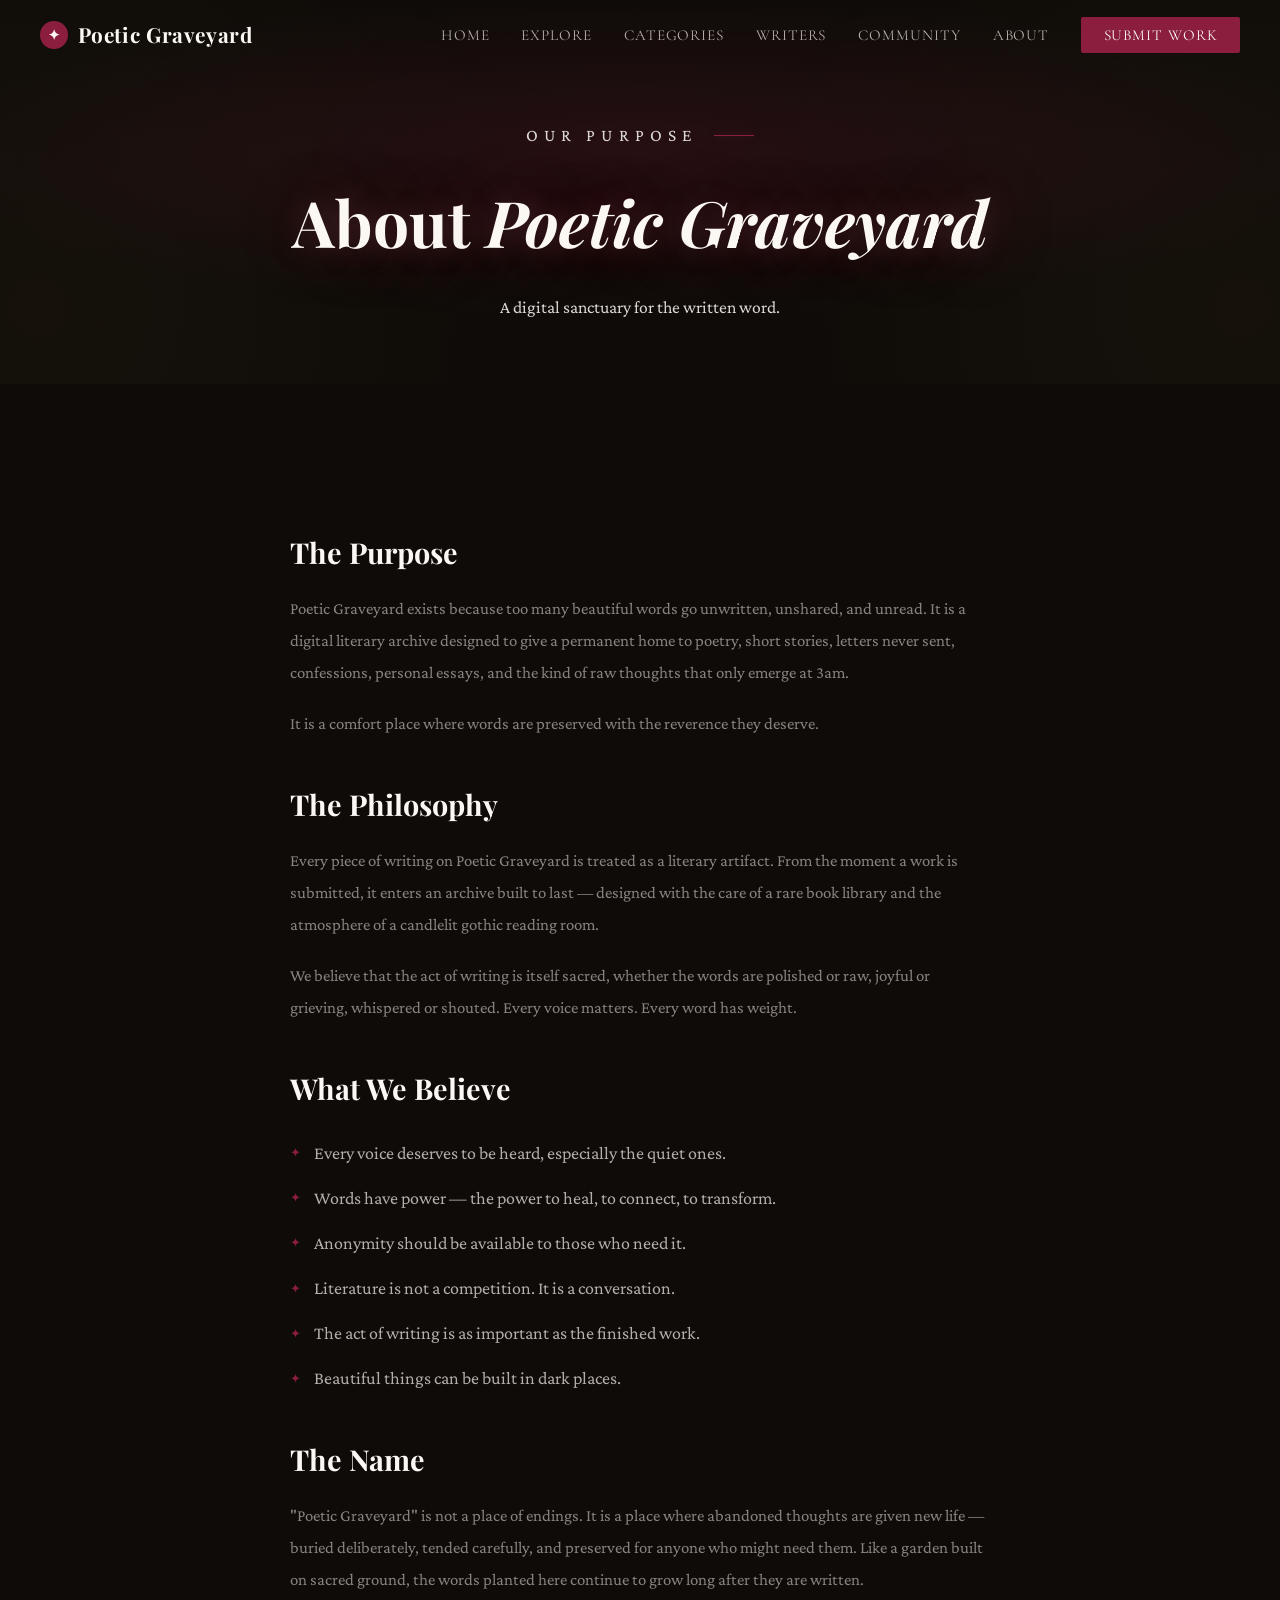
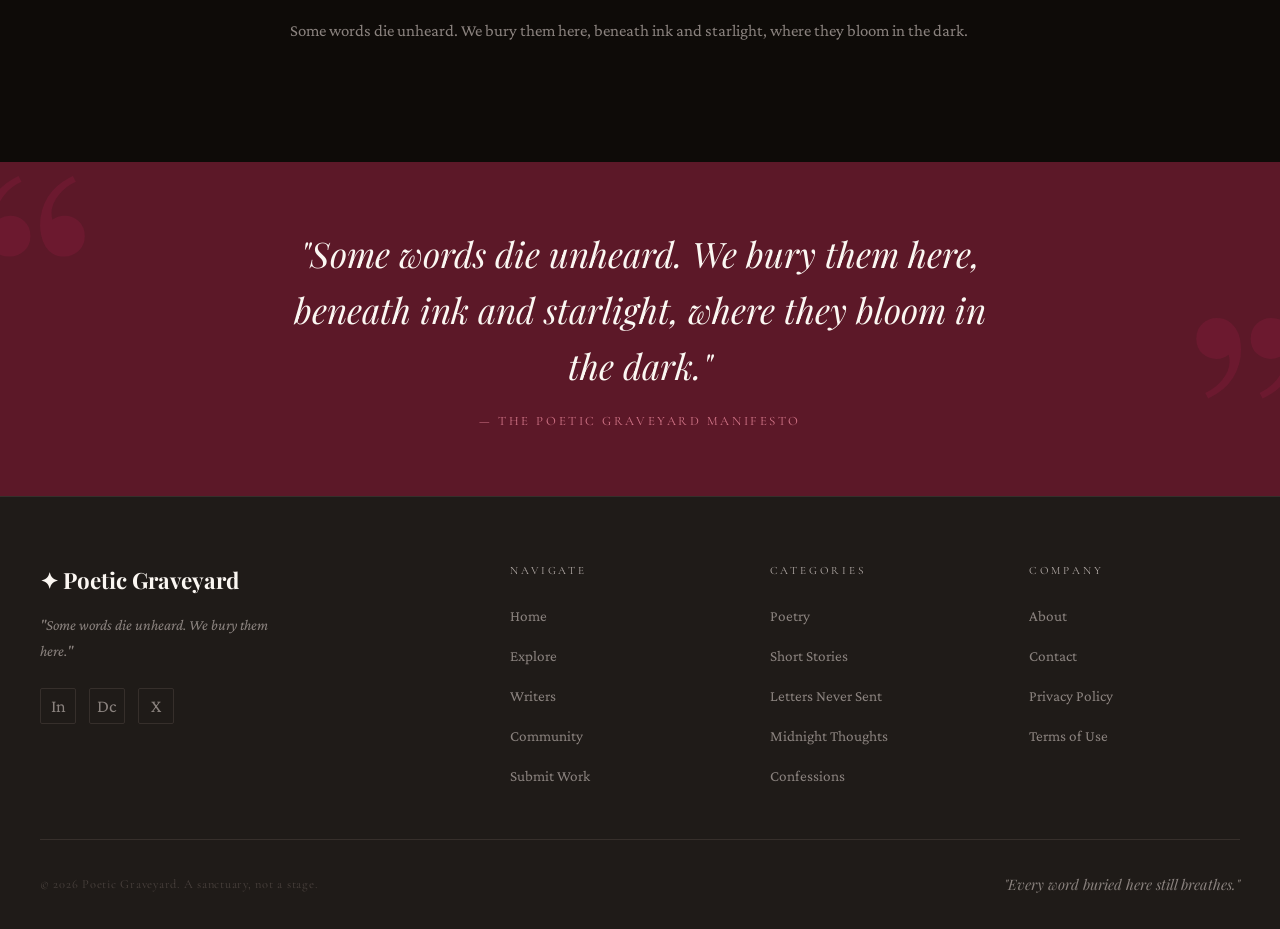
==== commit f5046aeb: "Update about.html updates 'purpose'" ====
--- a/about.html
+++ b/about.html
@@ -46,8 +46,8 @@
   <div class="container">
     <div class="about-content reveal">
       <h2>The Purpose</h2>
-      <p>Poetic Graveyard exists because too many beautiful words go unwritten, unshared, and unread. It is a digital literary archive designed to give a permanent home to poetry, short stories, letters never sent, confessions whispered into the void, personal essays, and the kind of raw thoughts that only emerge at 3am.</p>
-      <p>This is not a social media platform. There are no algorithms, no engagement metrics, no pressure to perform. It is simply a place where words are preserved with the reverence they deserve.</p>
+      <p>Poetic Graveyard exists because too many beautiful words go unwritten, unshared, and unread. It is a digital literary archive designed to give a permanent home to poetry, short stories, letters never sent, confessions, personal essays, and the kind of raw thoughts that only emerge at 3am.</p>
+      <p>It is a comfort place where words are preserved with the reverence they deserve.</p>
 
       <h2>The Philosophy</h2>
       <p>Every piece of writing on Poetic Graveyard is treated as a literary artifact. From the moment a work is submitted, it enters an archive built to last — designed with the care of a rare book library and the atmosphere of a candlelit gothic reading room.</p>
--- a/styles.css
+++ b/styles.css
@@ -281,25 +281,25 @@
 .work-card-excerpt::before { content: '\201C'; font-size: 3rem; color: var(--burgundy); opacity: 0.4; position: absolute; top: -0.8rem; left: -0.5rem; font-family: var(--display); line-height: 1; }
 .work-card-footer { display: flex; align-items: center; justify-content: space-between; padding-top: 1rem; border-top: 1px solid var(--charcoal-light); position: relative; z-index: 1; }
 .work-author { display: flex; align-items: center; gap: 0.6rem; }
-.work-avatar { width: 28px; height: 28px; border-radius: 50%; background: var(--burgundy-dark); display: flex; align-items: center; justify-content: center; font-family: var(--serif); font-size: 0.7rem; color: var(--rose-muted); flex-shrink: 0; }
+.work-avatar { width: 28px; height: 28px; border-radius: 50%; background: var(--burgundy-dark); display: flex; align-items: center; justify-content: center; font-family: var(--serif); font-size: 0.65rem; color: var(--cream); }
 .work-author-name { font-family: var(--serif); font-size: 0.85rem; color: var(--dust); }
 .work-meta { display: flex; align-items: center; gap: 1rem; }
 .work-time { font-family: var(--serif); font-size: 0.75rem; color: var(--smoke); letter-spacing: 0.05em; }
 .work-actions { display: flex; gap: 0.6rem; }
-.action-btn { background: none; border: none; cursor: pointer; color: var(--smoke); font-size: 0.8rem; display: flex; align-items: center; gap: 0.3rem; transition: color 0.3s; font-family: var(--serif); padding: 0.2rem; }
+.action-btn { background: none; border: none; cursor: pointer; color: var(--smoke); font-size: 0.8rem; display: flex; align-items: center; gap: 0.3rem; transition: color 0.3s; font-family: var(--serif); }
 .action-btn:hover { color: var(--rose-muted); }
 .action-btn.liked { color: var(--crimson); }
 .action-btn svg { width: 14px; height: 14px; }
 
 /* ── 11. Featured Writers ── */
 .writers-section { background: var(--charcoal); position: relative; overflow: hidden; }
-.writers-section::before { content: ''; position: absolute; top: -100px; right: -100px; width: 500px; height: 500px; border-radius: 50%; background: radial-gradient(circle, rgba(139, 30, 63, 0.12), transparent 70%); pointer-events: none; }
+.writers-section::before { content: ''; position: absolute; top: -100px; right: -100px; width: 500px; height: 500px; border-radius: 50%; background: radial-gradient(circle, rgba(139, 30, 63, 0.12) 0%, transparent 70%); }
 .writers-grid { display: grid; grid-template-columns: repeat(auto-fit, minmax(220px, 1fr)); gap: 1.5rem; margin-top: 3.5rem; }
-.writer-card { background: var(--charcoal-mid); border: 1px solid var(--charcoal-light); border-radius: 3px; padding: 2rem 1.5rem; text-align: center; transition: all 0.35s; cursor: pointer; position: relative; overflow: hidden; }
-.writer-card::before { content: ''; position: absolute; bottom: 0; left: 0; right: 0; height: 2px; background: linear-gradient(to right, transparent, var(--burgundy), transparent); transform: scaleX(0); transition: transform 0.4s; }
+.writer-card { background: var(--charcoal-mid); border: 1px solid var(--charcoal-light); border-radius: 3px; padding: 2rem 1.5rem; text-align: center; transition: all 0.35s; cursor: pointer; position: relative; }
+.writer-card::before { content: ''; position: absolute; bottom: 0; left: 0; right: 0; height: 2px; background: linear-gradient(to right, transparent, var(--burgundy), transparent); transform: scaleX(0); transform-origin: center; transition: transform 0.4s; }
 .writer-card:hover { border-color: rgba(139, 30, 63, 0.5); transform: translateY(-5px); box-shadow: 0 15px 40px rgba(0, 0, 0, 0.35), 0 0 25px rgba(139, 30, 63, 0.08); }
 .writer-card:hover::before { transform: scaleX(1); }
-.writer-avatar { width: 70px; height: 70px; border-radius: 50%; margin: 0 auto 1.2rem; border: 2px solid var(--burgundy-dark); background: var(--charcoal-light); display: flex; align-items: center; justify-content: center; font-family: var(--display); font-size: 1.5rem; color: var(--rose-muted); transition: border-color 0.3s; }
+.writer-avatar { width: 70px; height: 70px; border-radius: 50%; margin: 0 auto 1.2rem; border: 2px solid var(--burgundy-dark); background: var(--charcoal-light); display: flex; align-items: center; justify-content: center; font-size: 1.8rem; transition: border-color 0.3s; }
 .writer-card:hover .writer-avatar { border-color: var(--burgundy-light); }
 .writer-name { font-family: var(--display); font-size: 1.1rem; font-weight: 500; color: var(--cream); margin-bottom: 0.3rem; }
 .writer-handle { font-family: var(--serif); font-size: 0.8rem; color: var(--rose-muted); letter-spacing: 0.05em; margin-bottom: 0.8rem; }
@@ -308,21 +308,21 @@
 .writer-stat { text-align: center; }
 .writer-stat-num { font-family: var(--display); font-size: 1.1rem; color: var(--cream); display: block; }
 .writer-stat-label { font-family: var(--serif); font-size: 0.65rem; letter-spacing: 0.12em; text-transform: uppercase; color: var(--smoke); }
-.follow-btn { margin-top: 1rem; width: 100%; padding: 0.55rem 1rem; background: transparent; border: 1px solid var(--smoke); border-radius: 2px; color: var(--dust); font-family: var(--serif); font-size: 0.75rem; letter-spacing: 0.12em; text-transform: uppercase; cursor: pointer; transition: all 0.3s; }
+.follow-btn { margin-top: 1rem; width: 100%; padding: 0.55rem 1rem; background: transparent; border: 1px solid var(--smoke); border-radius: 2px; color: var(--dust); font-family: var(--serif); font-size: 0.75rem; letter-spacing: 0.1em; text-transform: uppercase; cursor: pointer; transition: all 0.3s; }
 .follow-btn:hover { background: var(--burgundy); border-color: var(--burgundy); color: var(--cream); }
 .follow-btn.following { background: var(--burgundy-dark); border-color: var(--burgundy); color: var(--rose-muted); }
 
 /* ── 12. Search ── */
 .search-section { background: var(--charcoal); padding: 4rem 2rem; }
 .search-bar { max-width: 700px; margin: 2.5rem auto 0; position: relative; }
-.search-input { width: 100%; padding: 1.1rem 1.5rem 1.1rem 3.5rem; background: var(--charcoal-mid); border: 1px solid var(--charcoal-light); border-radius: 3px; color: var(--parchment); font-family: var(--body); font-size: 1.05rem; outline: none; transition: border-color 0.3s, box-shadow 0.3s; }
+.search-input { width: 100%; padding: 1.1rem 1.5rem 1.1rem 3.5rem; background: var(--charcoal-mid); border: 1px solid var(--charcoal-light); border-radius: 3px; color: var(--parchment); font-family: var(--body); font-size: 1rem; transition: border-color 0.3s; }
 .search-input:focus { border-color: var(--burgundy); box-shadow: 0 0 0 3px rgba(139, 30, 63, 0.2); }
 .search-input::placeholder { color: var(--smoke); }
 .search-icon { position: absolute; left: 1.1rem; top: 50%; transform: translateY(-50%); color: var(--ash); pointer-events: none; }
 .search-filters { display: flex; gap: 0.6rem; flex-wrap: wrap; margin-top: 1rem; justify-content: center; }
-.filter-pill { padding: 0.35rem 1rem; background: transparent; border: 1px solid var(--charcoal-light); border-radius: 100px; color: var(--ash); font-family: var(--serif); font-size: 0.78rem; letter-spacing: 0.08em; cursor: pointer; transition: all 0.3s; text-transform: uppercase; }
+.filter-pill { padding: 0.35rem 1rem; background: transparent; border: 1px solid var(--charcoal-light); border-radius: 100px; color: var(--ash); font-family: var(--serif); font-size: 0.78rem; letter-spacing: 0.1em; cursor: pointer; transition: all 0.3s; }
 .filter-pill:hover, .filter-pill.active { background: var(--burgundy-dark); border-color: var(--burgundy); color: var(--rose-muted); }
-.search-suggestions { display: none; position: absolute; top: calc(100% + 4px); left: 0; right: 0; background: var(--charcoal-mid); border: 1px solid var(--charcoal-light); border-radius: 3px; z-index: 50; overflow: hidden; }
+.search-suggestions { display: none; position: absolute; top: calc(100% + 4px); left: 0; right: 0; background: var(--charcoal-mid); border: 1px solid var(--charcoal-light); border-radius: 3px; z-index: 10; max-height: 300px; overflow-y: auto; }
 .search-suggestions.visible { display: block; }
 .suggestion-item { padding: 0.8rem 1.2rem; display: flex; align-items: center; gap: 0.8rem; cursor: pointer; transition: background 0.2s; border-bottom: 1px solid var(--charcoal-light); }
 .suggestion-item:last-child { border-bottom: none; }
@@ -350,14 +350,14 @@
 select option { background: var(--charcoal-mid); }
 .tags-input { display: flex; flex-wrap: wrap; gap: 0.4rem; padding: 0.65rem 0.85rem; background: var(--charcoal); border: 1px solid var(--charcoal-light); border-radius: 2px; min-height: 48px; cursor: text; transition: border-color 0.3s; }
 .tags-input:focus-within { border-color: var(--burgundy); }
-.tag { display: inline-flex; align-items: center; gap: 0.4rem; padding: 0.2rem 0.65rem; background: var(--burgundy-dark); border-radius: 2px; font-family: var(--serif); font-size: 0.78rem; color: var(--rose-muted); letter-spacing: 0.06em; }
+.tag { display: inline-flex; align-items: center; gap: 0.4rem; padding: 0.2rem 0.65rem; background: var(--burgundy-dark); border-radius: 2px; font-family: var(--serif); font-size: 0.78rem; color: var(--rose-muted); }
 .tag button { background: none; border: none; color: var(--rose-muted); cursor: pointer; line-height: 1; padding: 0; font-size: 0.9rem; opacity: 0.7; transition: opacity 0.2s; }
 .tag button:hover { opacity: 1; }
 .tags-input input { border: none; background: none; color: var(--parchment); font-family: var(--body); font-size: 0.95rem; outline: none; flex: 1; min-width: 80px; padding: 0.1rem 0; }
 .form-actions { display: flex; gap: 1rem; flex-wrap: wrap; margin-top: 0.5rem; }
 .btn-draft { padding: 0.85rem 1.8rem; background: transparent; border: 1px solid var(--smoke); border-radius: 2px; color: var(--dust); font-family: var(--serif); font-size: 0.85rem; letter-spacing: 0.1em; text-transform: uppercase; cursor: pointer; transition: all 0.3s; }
 .btn-draft:hover { border-color: var(--dust); color: var(--cream); }
-.btn-publish { padding: 0.85rem 2.2rem; background: var(--burgundy); border: 1px solid var(--burgundy); border-radius: 2px; color: var(--cream); font-family: var(--serif); font-size: 0.85rem; letter-spacing: 0.1em; text-transform: uppercase; cursor: pointer; transition: all 0.3s; flex: 1; }
+.btn-publish { padding: 0.85rem 2.2rem; background: var(--burgundy); border: 1px solid var(--burgundy); border-radius: 2px; color: var(--cream); font-family: var(--serif); font-size: 0.85rem; letter-spacing: 0.1em; text-transform: uppercase; cursor: pointer; transition: all 0.3s; }
 .btn-publish:hover { background: var(--burgundy-light); border-color: var(--burgundy-light); transform: translateY(-1px); box-shadow: 0 6px 20px rgba(139, 30, 63, 0.5); }
 
 /* ── 14. Submit Contact ── */
@@ -400,7 +400,7 @@
 }
 .quote-band::before { left: -2rem; }
 .quote-band::after { content: '\201D'; right: -2rem; top: auto; bottom: -5rem; }
-.quote-text { font-family: var(--display); font-size: clamp(1.4rem, 3.5vw, 2.2rem); font-style: italic; color: var(--cream); max-width: 700px; margin: 0 auto 1rem; position: relative; z-index: 1; line-height: 1.4; }
+.quote-text { font-family: var(--display); font-size: clamp(1.4rem, 3.5vw, 2.2rem); font-style: italic; color: var(--cream); max-width: 700px; margin: 0 auto 1rem; position: relative; z-index: 1; line-height: 1.6; }
 .quote-attr { font-family: var(--serif); font-size: 0.8rem; letter-spacing: 0.2em; text-transform: uppercase; color: var(--rose-muted); position: relative; z-index: 1; }
 
 /* ── 17. About Page ── */
@@ -424,7 +424,7 @@
 .footer-logo { font-family: var(--display); font-size: 1.4rem; font-weight: 700; color: var(--cream); margin-bottom: 0.8rem; }
 .footer-tagline { font-family: var(--body); font-style: italic; color: var(--ash); font-size: 0.95rem; line-height: 1.7; margin-bottom: 1.5rem; max-width: 260px; }
 .social-links { display: flex; gap: 0.8rem; flex-wrap: wrap; }
-.social-link { width: 36px; height: 36px; border: 1px solid var(--charcoal-light); border-radius: 2px; display: flex; align-items: center; justify-content: center; color: var(--ash); text-decoration: none; font-size: 0.8rem; font-family: var(--serif); transition: all 0.3s; }
+.social-link { width: 36px; height: 36px; border: 1px solid var(--charcoal-light); border-radius: 2px; display: flex; align-items: center; justify-content: center; color: var(--ash); text-decoration: none; transition: all 0.3s; }
 .social-link:hover { border-color: var(--burgundy); color: var(--rose-muted); background: var(--burgundy-dark); }
 .footer-col-title { font-family: var(--serif); font-size: 0.7rem; letter-spacing: 0.25em; text-transform: uppercase; color: var(--dust); margin-bottom: 1.2rem; }
 .footer-links { list-style: none; display: flex; flex-direction: column; gap: 0.6rem; }
@@ -435,7 +435,7 @@
 .footer-epitaph { font-family: var(--display); font-style: italic; font-size: 0.9rem; color: var(--ash); text-align: right; }
 
 /* ── 20. Toast ── */
-.toast { position: fixed; bottom: 2rem; right: 2rem; background: var(--charcoal-mid); border: 1px solid var(--burgundy); border-radius: 3px; padding: 0.8rem 1.4rem; color: var(--parchment); font-family: var(--body); font-size: 0.9rem; z-index: 200; opacity: 0; transform: translateY(10px); transition: all 0.3s; pointer-events: none; }
+.toast { position: fixed; bottom: 2rem; right: 2rem; background: var(--charcoal-mid); border: 1px solid var(--burgundy); border-radius: 3px; padding: 0.8rem 1.4rem; color: var(--parchment); font-family: var(--body); font-size: 0.9rem; opacity: 0; transform: translateY(100px); transition: opacity 0.4s, transform 0.4s; z-index: 200; }
 .toast.show { opacity: 1; transform: translateY(0); }
 
 /* ── 21. Mobile Menu ── */
@@ -471,18 +471,18 @@
 /* ── 23. Grain Overlay ── */
 .hero-grain {
   position: absolute; inset: 0; pointer-events: none; z-index: 1; opacity: 0.045;
-  background-image: url("data:image/svg+xml,%3Csvg viewBox='0 0 256 256' xmlns='http://www.w3.org/2000/svg'%3E%3Cfilter id='noise'%3E%3CfeTurbulence type='fractalNoise' baseFrequency='0.9' numOctaves='4' stitchTiles='stitch'/%3E%3C/filter%3E%3Crect width='100%25' height='100%25' filter='url(%23noise)' opacity='1'/%3E%3C/svg%3E");
+  background-image: url("data:image/svg+xml,%3Csvg viewBox='0 0 256 256' xmlns='http://www.w3.org/2000/svg'%3E%3Cfilter id='noise'%3E%3CfeTurbulence type='fractalNoise' baseFrequency='0.9' numOctaves='4'/%3E%3C/filter%3E%3Crect width='256' height='256' fill='%23000' filter='url(%23noise)'/%3E%3C/svg%3E");
   background-size: 200px 200px; animation: grainShift 0.5s steps(1) infinite;
 }
-@keyframes grainShift { 0% { background-position: 0 0; } 20% { background-position: -30px 15px; } 40% { background-position: 15px -20px; } 60% { background-position: -10px 30px; } 80% { background-position: 25px -10px; } 100% { background-position: 0 0; } }
+@keyframes grainShift { 0% { background-position: 0 0; } 20% { background-position: -30px 15px; } 40% { background-position: 15px -20px; } 60% { background-position: -10px 30px; } 80% { background-position: 25px -10px; } 100% { background-position: -30px 15px; } }
 
 /* ── 24. Vignette ── */
 .hero-vignette { position: absolute; inset: 0; pointer-events: none; z-index: 3; background: radial-gradient(ellipse 90% 90% at 50% 50%, transparent 45%, rgba(5,3,2,0.4) 100%); }
 
 /* ── 25. Moon ── */
 .hero-moon-layer { position: absolute; top: 60px; right: 10%; width: 140px; height: 140px; z-index: 2; pointer-events: none; }
-.moon-glow { position: absolute; inset: -55px; border-radius: 50%; background: radial-gradient(circle, rgba(230, 211, 163, 0.22) 0%, rgba(212, 176, 122, 0.09) 40%, transparent 70%); animation: moonPulse 6s ease-in-out infinite; }
-.moon-body { position: absolute; inset: 0; border-radius: 50%; background: radial-gradient(circle at 38% 38%, #E6D3A3 0%, #D4B07A 40%, #B8965A 100%); box-shadow: 0 0 60px rgba(230, 211, 163, 0.4), 0 0 120px rgba(230, 211, 163, 0.15), inset -8px -8px 20px rgba(0,0,0,0.3); opacity: 0.92; }
+.moon-glow { position: absolute; inset: -55px; border-radius: 50%; background: radial-gradient(circle, rgba(230, 211, 163, 0.22) 0%, rgba(212, 176, 122, 0.09) 40%, transparent 70%); animation: moonPulse 8s ease-in-out infinite; }
+.moon-body { position: absolute; inset: 0; border-radius: 50%; background: radial-gradient(circle at 38% 38%, #E6D3A3 0%, #D4B07A 40%, #B8965A 100%); box-shadow: 0 0 60px rgba(230, 211, 163, 0.4), inset -2px -2px 8px rgba(0, 0, 0, 0.4), inset 2px 2px 4px rgba(255, 255, 255, 0.2); }
 .moon-cloud { position: absolute; border-radius: 80px; background: rgba(22, 17, 14, 0.72); filter: blur(6px); }
 .moon-cloud-1 { width: 120px; height: 38px; top: 28px; left: -20px; animation: cloudDrift1 18s linear infinite; }
 .moon-cloud-2 { width: 90px; height: 30px; top: 55px; left: 30px; opacity: 0.6; animation: cloudDrift2 24s linear infinite; }
@@ -490,22 +490,11 @@
 @keyframes cloudDrift1 { 0% { transform: translateX(0); } 50% { transform: translateX(60px); } 100% { transform: translateX(0); } }
 @keyframes cloudDrift2 { 0% { transform: translateX(20px); } 50% { transform: translateX(-30px); } 100% { transform: translateX(20px); } }
 
-/* ── 26. Candles ── */
-.candle { position: absolute; bottom: 60px; z-index: 2; pointer-events: none; }
-.candle-left { left: 3%; }
-.candle-right { right: 3%; }
-.candle-body { width: 8px; height: 48px; background: linear-gradient(to bottom, #d4c8a8, #b0a070, #8a7a50); border-radius: 3px; margin: 0 auto; position: relative; box-shadow: 0 2px 8px rgba(0,0,0,0.5); }
-.candle-flame { width: 10px; height: 18px; margin: 0 auto -2px; position: relative; border-radius: 50% 50% 30% 30%; background: radial-gradient(ellipse at 50% 70%, #fff8e0, #ffcc44 40%, #ff8800 80%, transparent); animation: flameDance 1.8s ease-in-out infinite; filter: blur(0.5px); }
-.flame-inner { position: absolute; inset: 3px 3px 0; border-radius: 50% 50% 30% 30%; background: radial-gradient(ellipse at 50% 80%, #fff, #fff8c0 60%, transparent); opacity: 0.8; animation: flameDance 1.2s ease-in-out infinite reverse; }
-.candle-glow { position: absolute; top: -30px; left: 50%; transform: translateX(-50%); width: 60px; height: 60px; border-radius: 50%; background: radial-gradient(circle, rgba(255,200,80,0.18) 0%, transparent 70%); animation: glowPulse 1.8s ease-in-out infinite; pointer-events: none; }
-@keyframes flameDance { 0%,100% { transform: scaleX(1) scaleY(1) rotate(-1deg); } 25% { transform: scaleX(0.88) scaleY(1.08) rotate(2deg); } 50% { transform: scaleX(1.08) scaleY(0.94) rotate(-2deg); } 75% { transform: scaleX(0.94) scaleY(1.05) rotate(1deg); } }
-@keyframes glowPulse { 0%,100% { opacity: 0.7; transform: translateX(-50%) scale(1); } 50% { opacity: 1; transform: translateX(-50%) scale(1.2); } }
-
-/* ── 27. Fog Canvas ── */
+/* ── 26. Fog Canvas ── */
 #fog-canvas { position: absolute; bottom: 0; left: 0; right: 0; height: 35%; pointer-events: none; z-index: 2; }
 
-/* ── 28. Quote Popup ── */
-.quote-popup { position: absolute; top: 50%; left: 50%; transform: translate(-50%, -50%) scale(0.85); background: rgba(24, 18, 15, 0.97); border: 1px solid rgba(139, 30, 63, 0.5); border-radius: 4px; padding: 2.5rem; max-width: 420px; width: 90%; z-index: 20; text-align: center; opacity: 0; pointer-events: none; transition: opacity 0.4s, transform 0.4s; box-shadow: 0 20px 60px rgba(0,0,0,0.7), 0 0 50px rgba(139,30,63,0.2); }
+/* ── 27. Quote Popup ── */
+.quote-popup { position: absolute; top: 50%; left: 50%; transform: translate(-50%, -50%) scale(0.85); background: rgba(24, 18, 15, 0.97); border: 1px solid rgba(139, 30, 63, 0.5); border-radius: 4px; padding: 2.5rem; z-index: 300; opacity: 0; pointer-events: none; transition: opacity 0.3s, transform 0.3s; max-width: 400px; text-align: center; }
 .quote-popup.visible { opacity: 1; pointer-events: all; transform: translate(-50%, -50%) scale(1); }
 .quote-popup-close { position: absolute; top: 1rem; right: 1rem; background: none; border: none; color: var(--ash); cursor: pointer; font-size: 0.9rem; transition: color 0.2s; line-height: 1; }
 .quote-popup-close:hover { color: var(--cream); }
@@ -513,18 +502,18 @@
 .quote-popup-text { font-family: var(--display); font-size: 1.05rem; font-style: italic; color: var(--cream); line-height: 1.7; margin-bottom: 0.8rem; }
 .quote-popup-attr { font-family: var(--serif); font-size: 0.78rem; letter-spacing: 0.12em; text-transform: uppercase; color: var(--rose-muted); }
 
-/* ── 29. Title Glow ── */
-.hero-title { text-shadow: 0 0 30px rgba(212, 119, 138, 0.35), 0 0 60px rgba(196, 103, 122, 0.4), 0 0 100px rgba(139, 30, 63, 0.5), 0 0 180px rgba(139, 30, 63, 0.2), 0 0 280px rgba(107, 30, 46, 0.08); }
+/* ── 28. Title Glow ── */
+.hero-title { text-shadow: 0 0 30px rgba(212, 119, 138, 0.35), 0 0 60px rgba(196, 103, 122, 0.4), 0 0 100px rgba(139, 30, 63, 0.5), 0 0 180px rgba(139, 30, 63, 0.2), 0 0 280px rgba(107, 30, 46, 0.15); }
 @keyframes titleBreathe {
-  0%, 100% { transform: scale(1); text-shadow: 0 0 30px rgba(212, 119, 138, 0.35), 0 0 60px rgba(196, 103, 122, 0.4), 0 0 100px rgba(139, 30, 63, 0.5), 0 0 180px rgba(139, 30, 63, 0.2), 0 0 280px rgba(107, 30, 46, 0.08); }
-  50% { transform: scale(1.008); text-shadow: 0 0 40px rgba(212, 119, 138, 0.45), 0 0 80px rgba(196, 103, 122, 0.55), 0 0 130px rgba(139, 30, 63, 0.65), 0 0 220px rgba(139, 30, 63, 0.3), 0 0 340px rgba(107, 30, 46, 0.12); }
+  0%, 100% { transform: scale(1); text-shadow: 0 0 30px rgba(212, 119, 138, 0.35), 0 0 60px rgba(196, 103, 122, 0.4), 0 0 100px rgba(139, 30, 63, 0.5), 0 0 180px rgba(139, 30, 63, 0.2), 0 0 280px rgba(107, 30, 46, 0.15); }
+  50% { transform: scale(1.008); text-shadow: 0 0 40px rgba(212, 119, 138, 0.45), 0 0 80px rgba(196, 103, 122, 0.55), 0 0 130px rgba(139, 30, 63, 0.65), 0 0 220px rgba(139, 30, 63, 0.3), 0 0 340px rgba(107, 30, 46, 0.2); }
 }
 .hero-content { animation: contentFloat 8s ease-in-out 2s infinite; }
 
-/* ── 30. Burgundy Fog Overlay ── */
-.hero-fog-overlay { position: absolute; bottom: 0; left: 0; right: 0; height: 55%; background: linear-gradient(to top, rgba(139, 30, 63, 0.1) 0%, rgba(139, 30, 63, 0.04) 25%, transparent 55%); pointer-events: none; z-index: 1; }
-
-/* ── 31. Responsive ── */
+/* ── 29. Burgundy Fog Overlay ── */
+.hero-fog-overlay { position: absolute; bottom: 0; left: 0; right: 0; height: 55%; background: linear-gradient(to top, rgba(139, 30, 63, 0.1) 0%, rgba(139, 30, 63, 0.04) 25%, transparent 55%); pointer-events: none; z-index: 2; }
+
+/* ── 30. Responsive ── */
 @media (max-width: 900px) { .masonry-grid { columns: 2; } }
 @media (max-width: 880px) { .footer-grid { grid-template-columns: 1fr 1fr; } }
 @media (max-width: 820px) { .submit-grid { grid-template-columns: 1fr; gap: 3rem; } }
@@ -537,7 +526,6 @@
   .hero-title { animation: fadeUp 1.1s 0.5s forwards; }
   .hero-content { animation: none; }
   .hero-moon-layer { width: 80px; height: 80px; top: 80px; right: 5%; }
-  .candle { display: none; }
   .hero-grain { display: none; }
   .community-stats { gap: 2.5rem; }
   .page-header { min-height: 30vh; padding: 100px 1.2rem 40px; }
@@ -545,7 +533,7 @@
 @media (max-width: 580px) { .masonry-grid { columns: 1; } }
 @media (max-width: 520px) { .footer-grid { grid-template-columns: 1fr; } }
 
-/* ── 32. Socials Section ── */
+/* ── 31. Socials Section ── */
 .socials-section { background: var(--charcoal); }
 .socials-inner { max-width: 680px; margin: 0 auto; text-align: center; }
 .socials-desc {
@@ -576,7 +564,7 @@
 }
 .social-btn-icon { font-size: 1.1rem; }
 
-/* ── 33. Active Nav (scroll spy) ── */
+/* ── 32. Active Nav (scroll spy) ── */
 .nav-links a.active {
   color: var(--cream);
   text-shadow: 0 0 12px rgba(196, 103, 122, 0.6);
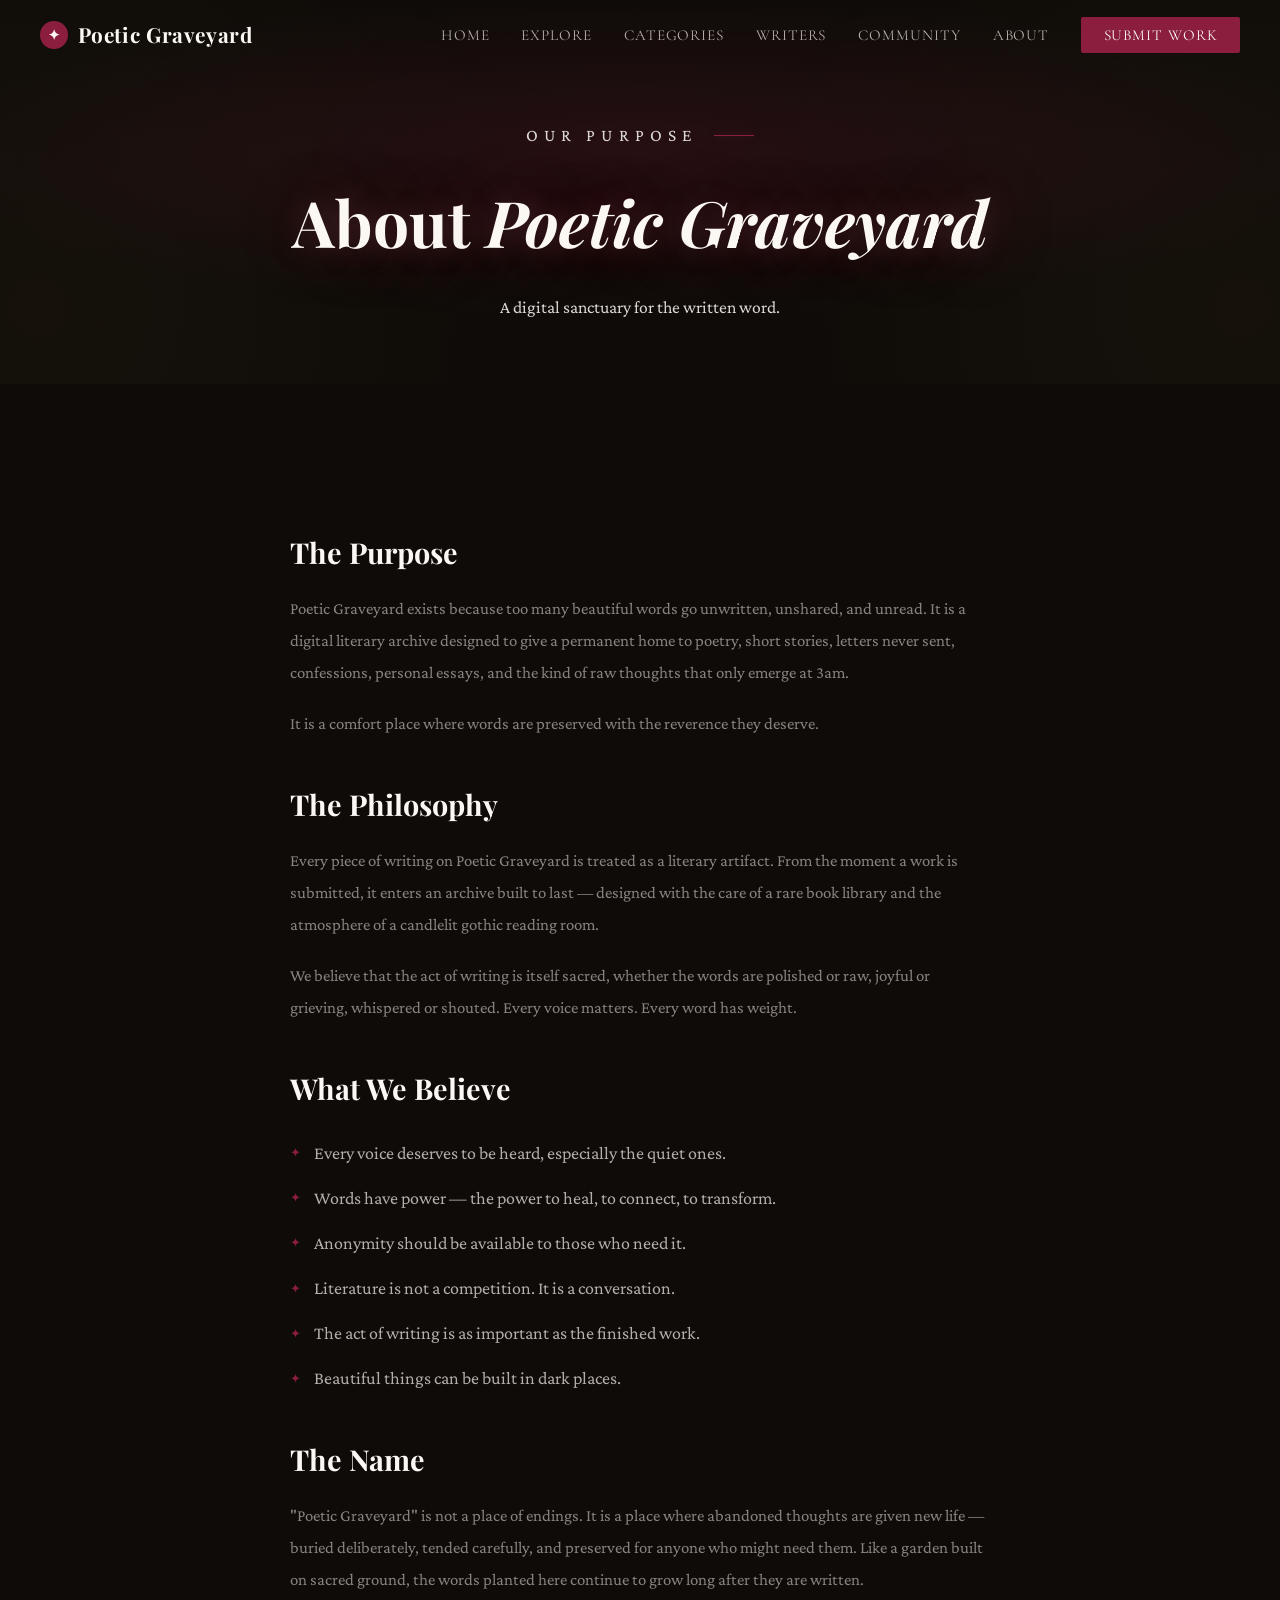
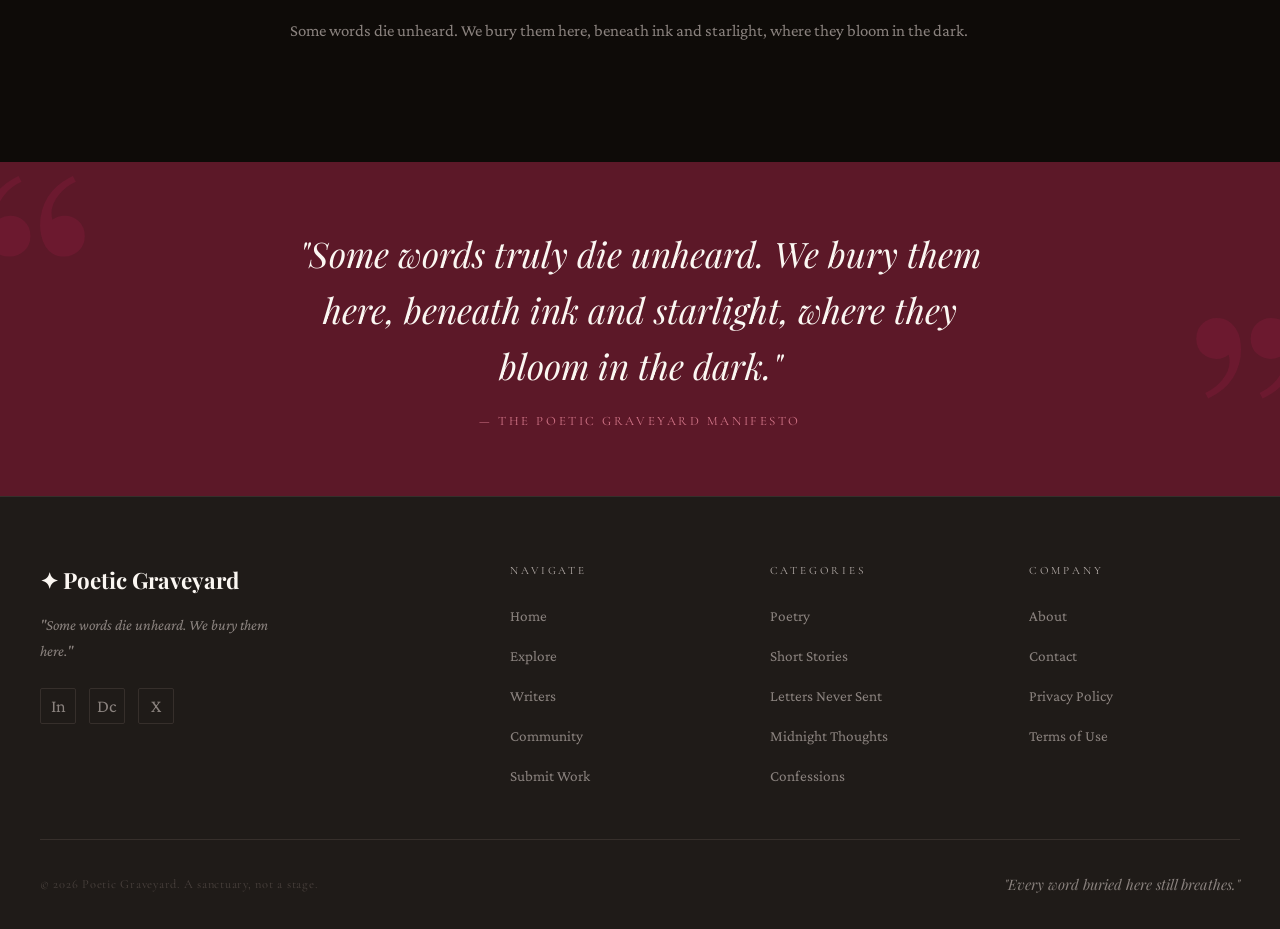
==== commit 38ee675e: "Update about.html minor manifesto change" ====
--- a/about.html
+++ b/about.html
@@ -71,7 +71,7 @@
 </section>
 
 <div class="quote-band">
-  <p class="quote-text">"Some words die unheard. We bury them here, beneath ink and starlight, where they bloom in the dark."</p>
+  <p class="quote-text">"Some words truly die unheard. We bury them here, beneath ink and starlight, where they bloom in the dark."</p>
   <p class="quote-attr">— The Poetic Graveyard Manifesto</p>
 </div>
 
